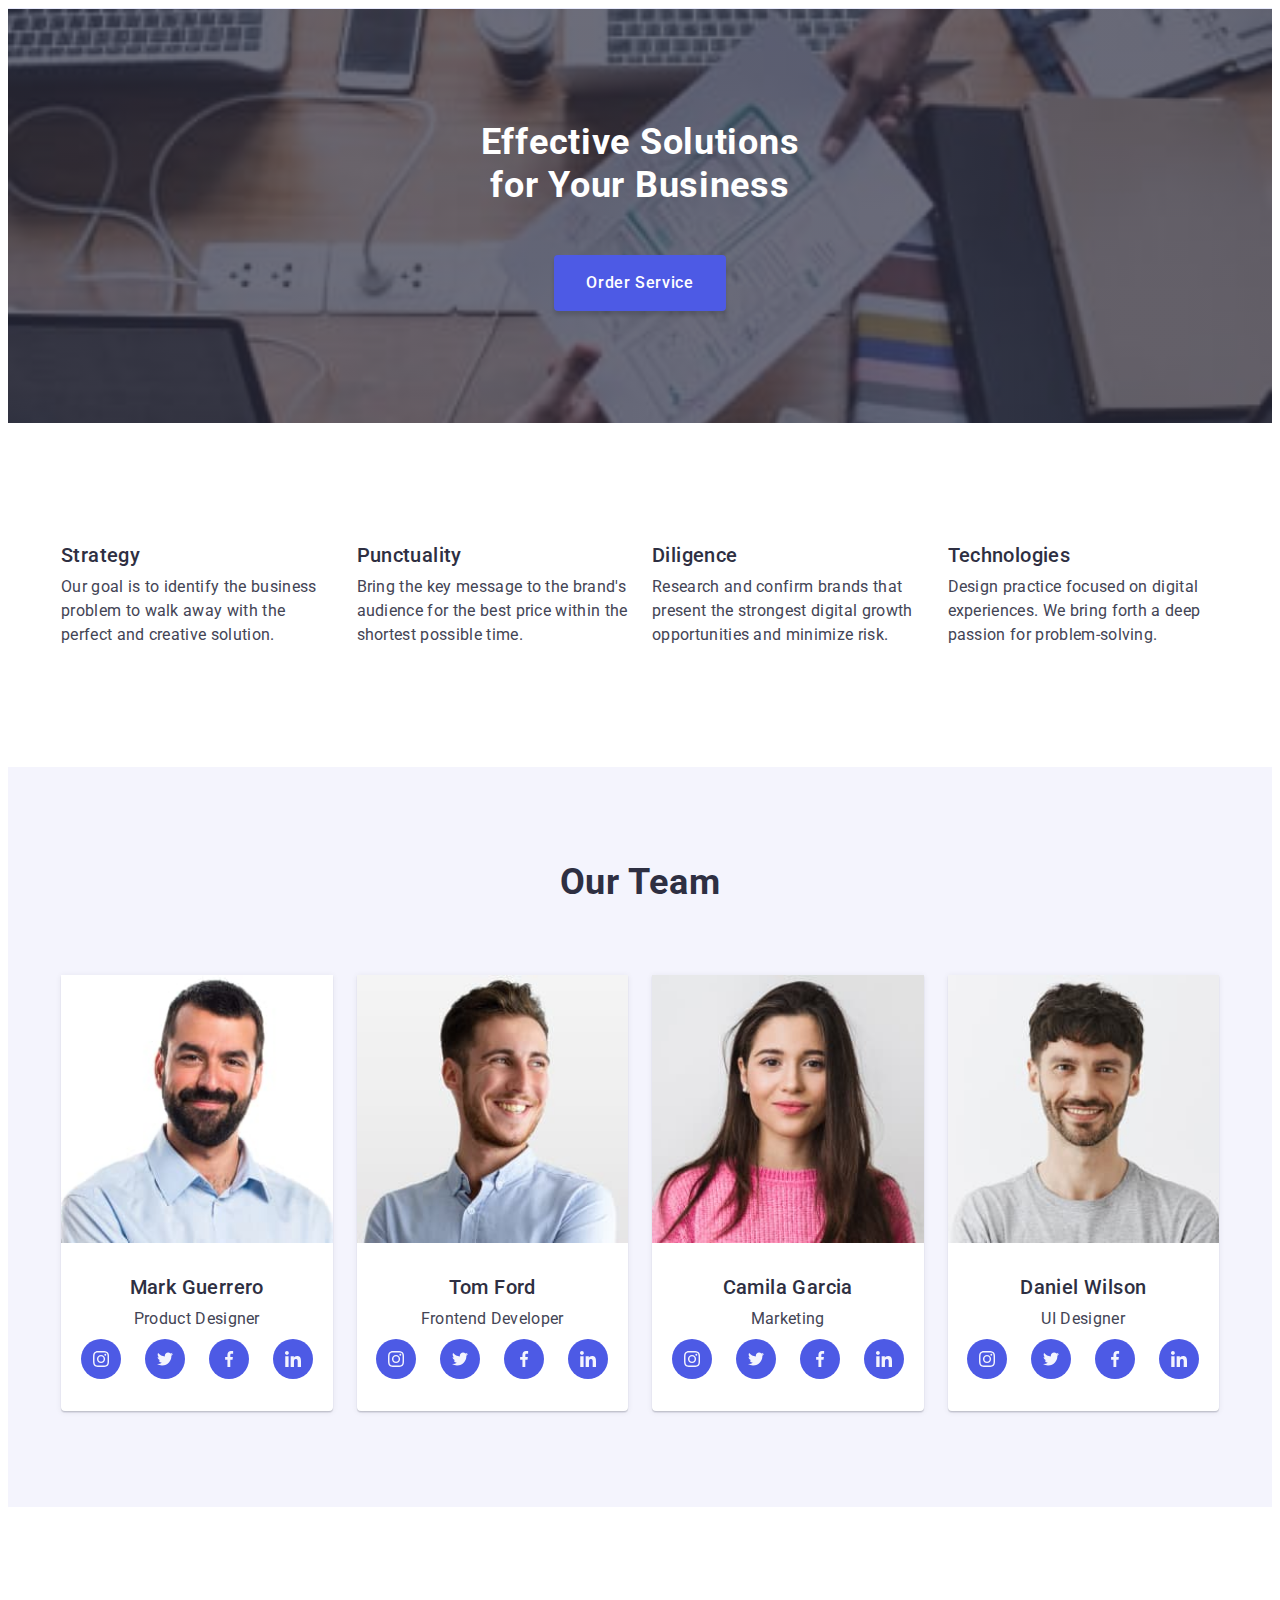
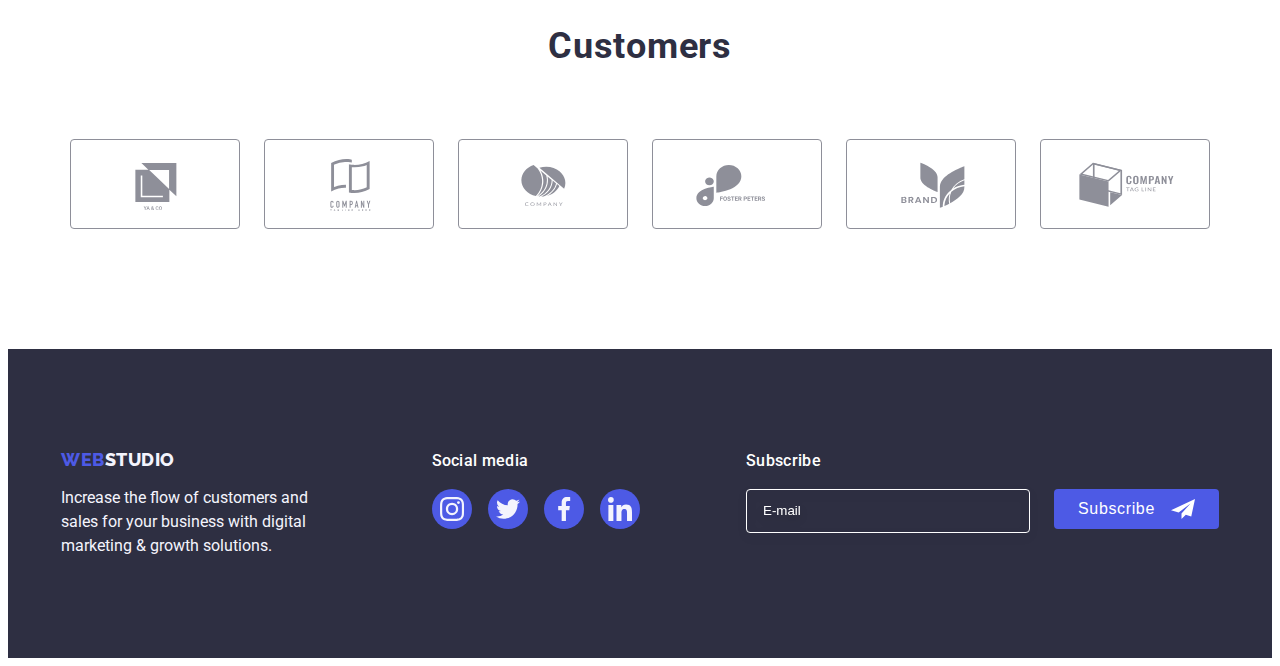
==== index.html @ d6639185 "56" ====
<!DOCTYPE html>
<html lang="en">
  <head>
    <meta charset="UTF-8" />
    <meta name="viewport" content="width=device-width, initial-scale=1.0" />
    <meta http-equiv="X-UA-Compatible" content="IE=edge" />
    <meta name="viewport" content="width=device-width, initial-scale=1.0" />
    <title>WEBSTUDIO</title>
    <link rel="preconnect" href="https://fonts.googleapis.com" />
    <link rel="preconnect" href="https://fonts.gstatic.com" crossorigin />
    <link
      href="https://fonts.googleapis.com/css2?family=Raleway:wght@800&family=Roboto:wght@400;500;700;900&display=swap"
      rel="stylesheet"
    />
    <link
      rel="stylesheet"
      href="https://cdnjs.cloudflare.com/ajax/libs/modern-normalize/1.1.0/modern-normalize.min.css"
      integrity="sha512-wpPYUAdjBVSE4KJnH1VR1HeZfpl1ub8YT/NKx4PuQ5NmX2tKuGu6U/JRp5y+Y8XG2tV+wKQpNHVUX03MfMFn9Q=="
      crossorigin="anonymous"
      referrerpolicy="no-referrer"
    />
    <link rel="stylesheet" href="./css/styles.css" />
    <link rel="stylesheet" href="./css/media.css" />
  </head>
  <body>
    <!------------HEADER------------>
    <header class="header-border">
      <!-- CONTAINER -->
      <div class="container header-container">
        <!-- MENU -->
        <!-- <nav class="header-navigation">
          <a class="link header-logo-web" href="./index.html"
            >Web<span class="header-logo-studio">Studio</span></a
          >
          <ul class="items list header-list">
            <li>
              <a class="link header-link current-link" href="./index.html"
                >Studio</a
              >
            </li>
            <li>
              <a class="link header-link" href="./portfolio.html">Portfolio</a>
            </li>
            <li>
              <a class="link header-link" href="">Contacts</a>
            </li>
          </ul>
        </nav> -->
        <!-- MAILTO and TEL -->
        <!-- <address class="header-address">
          <ul class="items list header-contact">
            <li>
              <a class="link mailto-tel" href="mailto:info@devstudio.com"
                >info@devstudio.com</a
              >
            </li>
            <li>
              <a class="link mailto-tel" href="tel:++110001111111"
                >+11 (000) 111-11-11</a
              >
            </li>
          </ul>
        </address> -->
      </div>
    </header>
    <!------------MAIN STUDIO------------>
    <main>
      <!------------SECTION HERO------------>
      <section class="hero">
        <!-- CONTAINER -->
        <div class="container hero-buttom">
          <h1 class="hero-title">Effective Solutions for Your Business</h1>
          <button data-modal-open class="button-order-service" type="button">
            Order Service
          </button>
        </div>
      </section>
      <!------------SECTION TWO------------>
      <section class="section-two-margin">
        <div class="container">
          <h2 class="visually-hidden">Hello</h2>
          <ul class="items list flex-two">
            <li class="section-two-list">
              <div class="section-two-icon visually-hidden">
                <svg width="64" height="64">
                  <use href="./images/icons.svg#icon-antenna"></use>
                </svg>
              </div>
              <h3 class="section-two-title">Strategy</h3>
              <p class="section-two-text">
                Our goal is to identify the business problem to walk away with
                the perfect and creative solution.
              </p>
            </li>
            <li class="section-two-list">
              <div class="section-two-icon visually-hidden">
                <svg width="64" height="64">
                  <use href="./images/icons.svg#icon-clock"></use>
                </svg>
              </div>
              <h3 class="section-two-title">Punctuality</h3>
              <p class="section-two-text">
                Bring the key message to the brand's audience for the best price
                within the shortest possible time.
              </p>
            </li>
            <li class="section-two-list">
              <div class="section-two-icon visually-hidden">
                <svg width="64" height="64">
                  <use href="./images/icons.svg#icon-diagram"></use>
                </svg>
              </div>
              <h3 class="section-two-title">Diligence</h3>
              <p class="section-two-text">
                Research and confirm brands that present the strongest digital
                growth opportunities and minimize risk.
              </p>
            </li>
            <li class="section-two-list">
              <div class="section-two-icon visually-hidden">
                <svg width="64" height="64">
                  <use href="./images/icons.svg#icon-astronaut"></use>
                </svg>
              </div>
              <h3 class="section-two-title">Technologies</h3>
              <p class="section-two-text">
                Design practice focused on digital experiences. We bring forth a
                deep passion for problem-solving.
              </p>
            </li>
          </ul>
        </div>
      </section>
      <!------------SECTION THREE------------>
      <!-- <section class="section-three">
        <div class="container">
          <h2 class="section-three-title">What are we doing</h2>
          <ul class="items list flex-three">
            <li>
              <img
                src="./images/section_2/img1.jpg"
                alt="monitor"
                width="360"
                height="300"
              />
            </li>
            <li>
              <img
                src="./images/section_2/img2.jpg"
                alt="phone"
                width="360"
                height="300"
              />
            </li>
            <li>
              <img
                src="./images/section_2/img3.jpg"
                alt="phone"
                width="360"
                height="300"
              />
            </li>
          </ul>
        </div>
      </section> -->
      <!------------SECTION FOUR------------>
      <section class="section-four-background">
        <div class="container">
          <h2 class="section-four-title">Our Team</h2>
          <ul class="items list flex-four">
            <li class="img-background">
              <img
                src="./images/section_3/img-1.jpg"
                alt="Product Designer"
                width="264"
                height="260"
              />
              <div class="saction-four-name-profession">
                <h3 class="section-four-name">Mark Guerrero</h3>
                <p class="section-four-profession">Product Designer</p>
                <ul class="items list saction-four-social-list">
                  <li class="saction-four-social-items">
                    <a class="link saction-four-social-link" href="">
                      <svg
                        class="saction-four-social-icon"
                        width="16"
                        height="16"
                      >
                        <use href="./images/icons.svg#icon-instagram"></use>
                      </svg>
                    </a>
                  </li>
                  <li class="saction-four-social-items">
                    <a class="link saction-four-social-link" href="">
                      <svg
                        class="saction-four-social-icon"
                        width="16"
                        height="16"
                      >
                        <use href="./images/icons.svg#icon-twitter"></use>
                      </svg>
                    </a>
                  </li>
                  <li class="saction-four-social-items">
                    <a class="link saction-four-social-link" href="">
                      <svg
                        class="saction-four-social-icon"
                        width="16"
                        height="16"
                      >
                        <use href="./images/icons.svg#icon-facebook"></use>
                      </svg>
                    </a>
                  </li>
                  <li class="saction-four-social-items">
                    <a class="link saction-four-social-link" href="">
                      <svg
                        class="saction-four-social-icon"
                        width="16"
                        height="16"
                      >
                        <use href="./images/icons.svg#icon-linkedin"></use>
                      </svg>
                    </a>
                  </li>
                </ul>
              </div>
            </li>
            <li class="img-background">
              <img
                src="./images/section_3/img-2.jpg"
                alt="Frontend Developer"
                width="264"
                height="260"
              />
              <div class="saction-four-name-profession">
                <h3 class="section-four-name">Tom Ford</h3>
                <p class="section-four-profession">Frontend Developer</p>
                <ul class="items list saction-four-social-list">
                  <li class="saction-four-social-items">
                    <a class="link saction-four-social-link" href="">
                      <svg
                        class="saction-four-social-icon"
                        width="16"
                        height="16"
                      >
                        <use href="./images/icons.svg#icon-instagram"></use>
                      </svg>
                    </a>
                  </li>
                  <li class="saction-four-social-items">
                    <a class="link saction-four-social-link" href="">
                      <svg
                        class="saction-four-social-icon"
                        width="16"
                        height="16"
                      >
                        <use href="./images/icons.svg#icon-twitter"></use>
                      </svg>
                    </a>
                  </li>
                  <li class="saction-four-social-items">
                    <a class="link saction-four-social-link" href="">
                      <svg
                        class="saction-four-social-icon"
                        width="16"
                        height="16"
                      >
                        <use href="./images/icons.svg#icon-facebook"></use>
                      </svg>
                    </a>
                  </li>
                  <li class="saction-four-social-items">
                    <a class="link saction-four-social-link" href="">
                      <svg
                        class="saction-four-social-icon"
                        width="16"
                        height="16"
                      >
                        <use href="./images/icons.svg#icon-linkedin"></use>
                      </svg>
                    </a>
                  </li>
                </ul>
              </div>
            </li>
            <li class="img-background">
              <img
                src="./images/section_3/img-3.jpg"
                alt="Marketing"
                width="264"
                height="260"
              />
              <div class="saction-four-name-profession">
                <h3 class="section-four-name">Camila Garcia</h3>
                <p class="section-four-profession">Marketing</p>
                <ul class="items list saction-four-social-list">
                  <li class="saction-four-social-items">
                    <a class="link saction-four-social-link" href="">
                      <svg
                        class="saction-four-social-icon"
                        width="16"
                        height="16"
                      >
                        <use href="./images/icons.svg#icon-instagram"></use>
                      </svg>
                    </a>
                  </li>
                  <li class="saction-four-social-items">
                    <a class="link saction-four-social-link" href="">
                      <svg
                        class="saction-four-social-icon"
                        width="16"
                        height="16"
                      >
                        <use href="./images/icons.svg#icon-twitter"></use>
                      </svg>
                    </a>
                  </li>
                  <li class="saction-four-social-items">
                    <a class="link saction-four-social-link" href="">
                      <svg
                        class="saction-four-social-icon"
                        width="16"
                        height="16"
                      >
                        <use href="./images/icons.svg#icon-facebook"></use>
                      </svg>
                    </a>
                  </li>
                  <li class="saction-four-social-items">
                    <a class="link saction-four-social-link" href="">
                      <svg
                        class="saction-four-social-icon"
                        width="16"
                        height="16"
                      >
                        <use href="./images/icons.svg#icon-linkedin"></use>
                      </svg>
                    </a>
                  </li>
                </ul>
              </div>
            </li>
            <li class="img-background">
              <img
                src="./images/section_3/img-4.jpg"
                alt="UI Designer"
                width="264"
                height="260"
              />
              <div class="saction-four-name-profession">
                <h3 class="section-four-name">Daniel Wilson</h3>
                <p class="section-four-profession">UI Designer</p>
                <ul class="items list saction-four-social-list">
                  <li class="saction-four-social-items">
                    <a class="link saction-four-social-link" href="">
                      <svg
                        class="saction-four-social-icon"
                        width="16"
                        height="16"
                      >
                        <use href="./images/icons.svg#icon-instagram"></use>
                      </svg>
                    </a>
                  </li>
                  <li class="saction-four-social-items">
                    <a class="link saction-four-social-link" href="">
                      <svg
                        class="saction-four-social-icon"
                        width="16"
                        height="16"
                      >
                        <use href="./images/icons.svg#icon-twitter"></use>
                      </svg>
                    </a>
                  </li>
                  <li class="saction-four-social-items">
                    <a class="link saction-four-social-link" href="">
                      <svg
                        class="saction-four-social-icon"
                        width="16"
                        height="16"
                      >
                        <use href="./images/icons.svg#icon-facebook"></use>
                      </svg>
                    </a>
                  </li>
                  <li class="saction-four-social-items">
                    <a class="link saction-four-social-link" href="">
                      <svg
                        class="saction-four-social-icon"
                        width="16"
                        height="16"
                      >
                        <use href="./images/icons.svg#icon-linkedin"></use>
                      </svg>
                    </a>
                  </li>
                </ul>
              </div>
            </li>
          </ul>
        </div>
      </section>
      <!------------SECTION FIVE------------>
      <section class="section-five-customers">
        <div class="container">
          <h2 class="section-five-title">Customers</h2>
          <ul class="list section-five-list">
            <li class="section-five-item">
              <a class="section-five-link-icon" href="">
                <svg class="section-five-svg" width="104" height="56">
                  <use href="./images/icons.svg#icon-yaco"></use>
                </svg>
              </a>
            </li>
            <li class="section-five-li">
              <a class="section-five-link-icon" href="">
                <svg class="section-five-svg" width="104" height="56">
                  <use href="./images/icons.svg#icon-company-1"></use>
                </svg>
              </a>
            </li>
            <li class="section-five-li">
              <a class="section-five-link-icon" href="">
                <svg class="section-five-svg" width="104" height="56">
                  <use href="./images/icons.svg#icon-company-2"></use>
                </svg>
              </a>
            </li>
            <li class="section-five-li">
              <a class="section-five-link-icon" href="">
                <svg class="section-five-svg" width="104" height="56">
                  <use href="./images/icons.svg#icon-foster-peters"></use>
                </svg>
              </a>
            </li>
            <li class="section-five-li">
              <a class="section-five-link-icon" href="">
                <svg class="section-five-svg" width="104" height="56">
                  <use href="./images/icons.svg#icon-brand"></use>
                </svg>
              </a>
            </li>
            <li class="section-five-li">
              <a class="section-five-link-icon" href="">
                <svg class="section-five-svg" width="104" height="56">
                  <use href="./images/icons.svg#icon-company-3"></use>
                </svg>
              </a>
            </li>
          </ul>
        </div>
      </section>
    </main>
    <!------------FOOTER------------>
    <footer class="footer-background">
      <div class="container footer-container">
        <div class="footer-logo-text">
          <a class="link footer-logo-web" href="/portfolio.html"
            >Web<span class="footer-logo-studio">Studio</span>
          </a>
          <p class="footer-text">
            Increase the flow of customers and sales for your business with
            digital marketing & growth solutions.
          </p>
        </div>
        <div class="footer-social-icon">
          <p class="footer-title-social-media">Social media</p>
          <ul class="list footer-social-links">
            <li class="footer-icon">
              <a class="link footer-link-icon" href="">
                <svg widht="24" height="24">
                  <use href="./images/icons.svg#icon-instagram"></use>
                </svg>
              </a>
            </li>
            <li class="footer-icon">
              <a class="link footer-link-icon" href="">
                <svg widht="24" height="24">
                  <use href="./images/icons.svg#icon-twitter"></use>
                </svg>
              </a>
            </li>
            <li class="footer-icon">
              <a class="link footer-link-icon" href="">
                <svg widht="24" height="24">
                  <use href="./images/icons.svg#icon-facebook"></use>
                </svg>
              </a>
            </li>
            <li class="footer-icon">
              <a class="link footer-link-icon" href="">
                <svg widht="24" height="24">
                  <use href="./images/icons.svg#icon-linkedin"></use>
                </svg>
              </a>
            </li>
          </ul>
        </div>

        <div class="container-form-footer">
          <p class="form-text">Subscribe</p>
          <form class="form-label-btn">
            <label class="footer-label">
              <input
                class="footer-input"
                type="email"
                name="user-email"
                placeholder="E-mail"
                required
              />
            </label>
            <button class="form-btn" type="submit">
              Subscribe
              <svg class="checkbox-icon" width="24" height="24">
                <use href="./images/icons.svg#icon-Frame"></use>
              </svg>
            </button>
          </form>
        </div>
      </div>
    </footer>
    <!------------MODAL WINDOW------------>
    <!-- <div class="backdrop is-hidden" data-modal>
      <div class="modal">
        <button class="button-modal-close" type="button" data-modal-close>
          <svg class="icon-close-btn" widht="8" height="8">
            <use href="./images/icons.svg#icon-close"></use>
          </svg>
        </button>

        
        <p class="form-name">Leave your contacts and we will call you back</p>
        <form class="modal-form">
          <label class="modal-form-field">
            <span class="modal-form-field-desc">Name</span>
            <span class="modal-form-input-wrapper">
              <input
                type="text"
                name="user-name"
                class="modal-form-input"
                required
                pattern="[a-zA-Zа-яА-ЯіІїЇ]+"
                minlength="2"
              />
              <svg class="modal-form-input-icon" width="18" height="18">
                <use href="./images/icons.svg#icon-person"></use>
              </svg>
            </span>
          </label>
          <label class="modal-form-field">
            <span class="modal-form-field-desc">Phone</span>
            <span class="modal-form-input-wrapper">
              <input
                type="tel"
                name="user-phone"
                class="modal-form-input"
                required
                pattern="[0-9]{3}-[0-9]{3}-[0-9]{2}-[0-9]{2}"
                title="xxx-xxx-xx-xx"
              />
              <svg class="modal-form-input-icon" width="18" height="24">
                <use href="./images/icons.svg#icon-phone"></use>
              </svg>
            </span>
          </label>
          <label class="modal-form-field">
            <span class="modal-form-field-desc">Email</span>
            <span class="modal-form-input-wrapper">
              <input type="email" name="user-email" class="modal-form-input" />
              <svg class="modal-form-input-icon" width="18" height="24">
                <use href="./images/icons.svg#icon-email"></use>
              </svg>
            </span>
          </label>
          <label class="modal-form-message-field">
            <span class="modal-form-field-desc">Comment</span>
            <textarea
              name="user-message"
              class="modal-form-message"
              placeholder="Text input"
            ></textarea>
          </label>
          <input
            id="user-policy"
            type="checkbox"
            name="user-policy"
            class="modal-form-check visually-hidden"
          />
          <label for="user-policy" class="modal-form-check-desc">
            <span class="modal-form-fake-check">
              <svg class="modal-form-fake-check-icon" width="10" height="8">
                <use href="./images/icons.svg#icon-chek"></use>
              </svg>
            </span>
            I accept the terms and conditions of the&nbsp;
            <a class="modal-form-check-desc-link link" href=""
              >Privacy Policy</a
            ></label
          >
          <button type="submit" class="modal-form-submit">Send</button>
        </form>
      </div>
    </div> -->
    <!--------SCRIPT MODAL-------->
    <script src="./js/mobile-menu.js"></script>
    <script src="./js/modal.js"></script>
  </body>
</html>
---- css/styles.css ----
:root {
  --color-body: #434455;
  --logo-web: #4d5ae5;
  --logo-studio: #2e2f42;
  --header-contact-color: #404bbf;
  --brand-color-btn-1: #ffffff;
  --button-footer-text: #f4f4fd;
  --button-color: #e7e9fc;
  --list-card-set: #e7e9fc;
  --footer-social-color: #31d0aa;
  --color-icon: #8e8f99;
  --hero-gradient: linear-gradient(
    rgba(46, 47, 66, 0.7),
    rgba(46, 47, 66, 0.7)
  );
  --modal-color: #fcfcfc;
  --transition-dur-and-timing: 250ms cubic-bezier(0.4, 0, 0.2, 1);
}

h1,
h2,
h3,
h4,
h5,
h6,
p {
  margin-top: 0;
  margin-bottom: 0;
}

ul,
ol {
  margin-top: 0;
  margin-bottom: 0;
  padding-left: 0;
}

img {
  display: block;
  max-width: 100%;
  height: auto;
  width: 100%;
}

button {
  cursor: pointer;
}

address {
  font-style: normal;
}

body {
  font-family: "Roboto", sans-serif;
  background-color: var(--brand-color-btn-1);
  color: var(--color-body);
}

.visually-hidden {
  position: absolute;
  width: 1px;
  height: 1px;
  margin: -1px;
  border: 0;
  padding: 0;

  white-space: nowrap;
  clip-path: inset(100%);
  clip: rect(0 0 0 0);
  overflow: hidden;
}

.list {
  list-style: none;
}

.link {
  text-decoration: none;
}

.container {
  /* width: 1158px; */
  width: 100%;
  padding-left: 16px;
  padding-right: 16px;
  margin: 0 auto;
}

/* ----------HEADER---------- */
.header-border {
  border-bottom: 1px solid var(--list-card-set);
}

.header-container {
  display: flex;
  align-items: center;
}

.header-navigation {
  display: flex;
  margin-right: auto;
  align-items: center;
}

.header-logo-web {
  font-family: "Raleway", sans-serif;
  font-weight: 800;
  font-size: 18px;
  line-height: 1.17;
  letter-spacing: 0.03em;
  text-transform: uppercase;
  color: var(--logo-web);
  padding-top: 24px;
  padding-bottom: 24px;
  margin-right: 76px;
}

.header-logo-studio {
  font-family: "Raleway", sans-serif;
  font-weight: 800;
  font-size: 18px;
  line-height: 1.17;
  letter-spacing: 0.03em;
  text-transform: uppercase;
  color: var(--logo-studio);
}

.header-list {
  display: flex;
  gap: 40px;
}

.header-link {
  font-weight: 500;
  font-size: 16px;
  line-height: 1.5;
  letter-spacing: 0.02em;
  color: var(--logo-studio);
  transition: color var(--transition-dur-and-timing);
}

.header-link:hover,
.header-link:focus {
  color: var(--header-contact-color);
}

.current-link {
  position: relative;
  color: var(--header-contact-color);
}

.current-link::after {
  content: "";
  width: 100%;
  height: 4px;
  left: 0px;
  top: 41px;
  background-color: var(--header-contact-color);
  border-radius: 2px;
  position: absolute;
}

/* ----------MAILTO and TEL---------- */
.header-address {
  font-style: normal;
}

.header-contact {
  display: flex;
  gap: 40px;
}

.mailto-tel {
  font-family: "Roboto" sans-serif;
  font-style: normal;
  font-weight: 400;
  font-size: 16px;
  line-height: 1.5;
  letter-spacing: 0.02em;
  color: var(--color-body);
  transition: color var(--transition-dur-and-timing);
}

.mailto-tel:hover,
.mailto-tel:focus {
  color: var(--header-contact-color);
}

/* ----------SECTION HERO---------- */
.hero {
  background-color: var(--logo-studio);
  background-image: var(--hero-gradient),
    url(../images/hero/people-office-mobile-1x.jpg);
  background-repeat: no-repeat;
  background-position: center;
  background-size: cover;
  /* padding: 188px 0; */
  padding: 112px 0;
  /* max-width: 1440px; */
  /* height: 600px; */
  margin: 0 auto;
}

@media (min-device-pixel-ratio: 2),
  (min-resolution: 192dpi),
  (min-resolution: 2dppx) {
  .hero {
    background-image: var(--hero-gradient),
      url(../images/hero/people-office-mobile-2x.jpg);
  }
}

.hero-buttom {
  text-align: center;
}

.hero-title {
  /* font-size: 56px; */
  font-size: 36px;
  /* line-height: 1.07; */
  line-height: 1.2;
  text-align: center;
  letter-spacing: 0.02em;
  color: var(--brand-color-btn-1);
  /* max-width: 496px; */
  max-width: 320px;
  margin: 0 auto;
  margin-bottom: 48px;
}

.button-order-service {
  font-family: "Roboto", sans-serif;
  font-weight: 500;
  font-size: 16px;
  line-height: 1.5;
  letter-spacing: 0.04em;
  color: var(--brand-color-btn-1);
  background-color: var(--logo-web);
  cursor: pointer;
  padding: 16px 32px;
  min-width: 169px;
  border: none;
  box-shadow: 0px 4px 4px rgba(0, 0, 0, 0.15);
  border-radius: 4px;
  transition: background-color var(--transition-dur-and-timing),
    box-shadow var(--transition-dur-and-timing);
}

.button-order-service:focus,
.button-order-service:hover {
  background-color: var(--header-contact-color);
  box-shadow: 0px 3px 1px rgba(0, 0, 0, 0.1), 0px 2px 1px rgba(0, 0, 0, 0.08),
    0px 2px 2px rgba(0, 0, 0, 0.12);
}

/* ----------SECTION TWO---------- */
.section-two-margin {
  /* padding: 120px 0; */
  padding: 96px 0;
}

.flex-two {
  display: flex;
  flex-wrap: wrap;
  /* gap: 24px; */
  gap: 72px;
}

.section-two-list {
  /* flex-basis: calc((100% - 72px) / 4); */
}

/* .section-two-icon {
  height: 112px;
  border-radius: 4px;
  background-color: var(--button-footer-text);
  margin-bottom: 8px;
  display: flex;
  justify-content: center;
  align-items: center;
} */

/* .clock {
  width: 264px;
  height: 112px;
  border-radius: 4px;
  background-image: url(../images/section_1/clock.png),
    url(../images/section_1/rectangle.jpg);
  background-repeat: no-repeat;
  background-position: center;
  margin-bottom: 8px;
} */

/* .diagram {
  width: 264px;
  height: 112px;
  border-radius: 4px;
  background-image: url(../images/section_1/diagram.png),
    url(../images/section_1/rectangle.jpg);
  background-repeat: no-repeat;
  background-position: center;
  margin-bottom: 8px;
} */

/* .astronaut {
  width: 264px;
  height: 112px;
  border-radius: 4px;
  background-image: url(../images/section_1/astronaut.png),
    url(../images/section_1/rectangle.jpg);
  background-repeat: no-repeat;
  background-position: center;
  margin-bottom: 8px;
} */

.section-two-title {
  /* font-weight: 500; */
  font-weight: 700;
  /* font-size: 20px; */
  font-size: 36px;
  line-height: 1.2;
  letter-spacing: 0.02em;
  color: var(--logo-studio);
  width: 100%;
  margin-bottom: 8px;
  text-align: center;
}

.section-two-text {
  /* font-weight: 400; */
  font-weight: 500;
  font-size: 16px;
  line-height: 1.5;
  letter-spacing: 0.02em;
}

/* ----------SECTION THREE---------- */
.section-three {
  padding-bottom: 120px;
}

.section-three-title {
  font-size: 36px;
  line-height: 1.11;
  text-align: center;
  letter-spacing: 0.02em;
  text-transform: capitalize;
  color: var(--logo-studio);
  margin-bottom: 72px;
}

.flex-three {
  display: flex;
  gap: 24px;
}

/* ----------SECTION FOUR---------- */
.section-four-background {
  background-color: var(--button-footer-text);
  /* padding: 120px 0; */
  padding: 96px 0;
}

.section-four-title {
  font-size: 36px;
  line-height: 1.11;
  text-align: center;
  letter-spacing: 0.02em;
  text-transform: capitalize;
  color: var(--logo-studio);
  margin-bottom: 72px;
}

.flex-four {
  display: flex;
  flex-wrap: wrap;
  /* gap: 24px; */
  gap: 72px;
  justify-content: center;
}

.img-background {
  background-color: var(--brand-color-btn-1);
  box-shadow: 0px 1px 6px rgba(46, 47, 66, 0.08),
    0px 1px 1px rgba(46, 47, 66, 0.16), 0px 2px 1px rgba(46, 47, 66, 0.08);
  border-radius: 0px 0px 4px 4px;
  /* flex-basis: calc((100% - 72px) / 4); */
}

.saction-four-name-profession {
  padding: 32px 0;
  text-align: center;
}

.section-four-name {
  font-weight: 500;
  font-size: 20px;
  line-height: 1.2;
  letter-spacing: 0.02em;
  color: var(--logo-studio);
  margin-bottom: 8px;
}

.section-four-profession {
  font-weight: 400;
  line-height: 1.5;
  letter-spacing: 0.02em;
  margin-bottom: 8px;
}

.saction-four-social-list {
  display: flex;
  justify-content: center;
  gap: 24px;
}

.saction-four-social-items {
  width: 40px;
  height: 40px;
}

.saction-four-social-link {
  display: flex;
  width: 100%;
  height: 100%;
  border-radius: 50%;
  background-color: var(--logo-web);
  align-items: center;
  justify-content: center;
  transition: background-color var(--transition-dur-and-timing);
}

.saction-four-social-link:focus,
.saction-four-social-link:hover {
  background-color: var(--header-contact-color);
}

.saction-four-social-icon {
  fill: var(--button-footer-text);
}

/* ----------SECTION FIVE---------- */
.section-five-customers {
  /* padding: 120px 0; */
  padding: 96px 0;
}

.section-five-title {
  font-family: "Roboto", sans-serif;
  font-size: 36px;
  line-height: 1.11;
  text-align: center;
  letter-spacing: 0.02em;
  text-transform: capitalize;
  color: var(--logo-studio);
  margin-bottom: 72px;
}

.section-five-list {
  display: flex;
  flex-wrap: wrap;
  /* gap: 24px; */
  justify-content: center;
  row-gap: 72px;
  column-gap: 16px;
}

.section-five-item {
  /* flex-basis: calc((100% - 16px) / 2); */
}

.section-five-link-icon {
  /* width: 168px; */
  width: 190px;
  height: 88px;
  border: 1px solid currentColor;
  color: var(--color-icon);
  border-radius: 4px;
  display: flex;
  align-items: center;
  justify-content: center;
  transition: border-color var(--transition-dur-and-timing),
    color var(--transition-dur-and-timing);
}

.section-five-link-icon:focus,
.section-five-link-icon:hover {
  border-color: var(--header-contact-color);
  color: var(--header-contact-color);
}

.section-five-svg {
  fill: currentColor;
}

/* ----------BUTTON PORTFOLIO----------*/
.button-list {
  padding-top: 96px;
  padding-bottom: 120px;
}
.button-portfolio {
  display: flex;
  justify-content: center;
  margin-bottom: 72px;
  gap: 24px;
}
.btn-portfolio {
  font-family: "Roboto", sans-serif;
  font-weight: 500;
  font-size: 16px;
  line-height: 1.5;
  letter-spacing: 0.04em;
  color: var(--logo-web);
  background-color: var(--button-footer-text);
  cursor: pointer;
  border: 1px solid var(--list-card-set);
  border-radius: 4px;
  padding: 12px 24px;
  transition: color var(--transition-dur-and-timing),
    background-color var(--transition-dur-and-timing),
    box-shadow var(--transition-dur-and-timing),
    border-radius var(--transition-dur-and-timing),
    border var(--transition-dur-and-timing);
}

.btn-portfolio:focus,
.btn-portfolio:hover {
  color: var(--brand-color-btn-1);
  background-color: var(--header-contact-color);
  box-shadow: 0px 3px 1px rgba(0, 0, 0, 0.1), 0px 2px 1px rgba(0, 0, 0, 0.08),
    0px 2px 2px rgba(0, 0, 0, 0.12);
  border-radius: 4px;
  border: 1px solid var(--header-contact-color);
}

/* ----------LIST PORTFOLIO---------- */
.card-set {
  display: flex;
  flex-wrap: wrap;
  column-gap: 24px;
  row-gap: 48px;
}

.item {
  width: calc((100% - 48px) / 3);
}

.container-overlow-wrap {
  position: relative;
  overflow: hidden;
}

.section-overlow-text {
  line-height: 1.5;
  letter-spacing: 0.02em;
  color: var(--button-footer-text);
  background-color: var(--logo-web);
  position: absolute;
  top: 0;
  height: 100%;
  padding: 40px 32px;
  transform: translateY(100%);
  transition: transform var(--transition-dur-and-timing);
}

.card-link:hover .section-overlow-text,
.card-link:focus .section-overlow-text {
  transform: translateY(0%);
}

.card-link {
  transition: box-shadow var(--transition-dur-and-timing);
}

.card-link:hover {
  display: block;
  box-shadow: 0px 1px 6px rgba(46, 47, 66, 0.08),
    0px 1px 1px rgba(46, 47, 66, 0.16), 0px 2px 1px rgba(46, 47, 66, 0.08);
}
.border-list {
  border-right: 1px solid var(--list-card-set);
  border-bottom: 1px solid var(--list-card-set);
  border-left: 1px solid var(--list-card-set);
  padding: 32px 16px;
}

.section-title {
  font-weight: 500;
  font-size: 20px;
  line-height: 1.2;
  letter-spacing: 0.02em;
  color: var(--logo-studio);
  margin-bottom: 8px;
}

.section-text {
  font-size: 16px;
  line-height: 1.5;
  letter-spacing: 0.02em;
  color: var(--color-body);
}

/* ----------FOOTER---------- */
.footer-background {
  background-color: var(--logo-studio);
  /* padding: 100px 0; */
  padding: 96px 0;
}

.footer-container {
  display: flex;
  flex-wrap: wrap;
  gap: 72px;
  justify-content: center;
}

.footer-logo-text {
  /* margin-right: 120px; */
}

.footer-logo-web {
  font-family: "Raleway", sans-serif;
  font-weight: 800;
  font-size: 18px;
  line-height: 1.17;
  letter-spacing: 0.03em;
  text-transform: uppercase;
  color: var(--logo-web);
  display: block;
  text-align: center;
}

.footer-logo-studio {
  font-family: "Raleway", sans-serif;
  font-weight: 800;
  font-size: 18px;
  line-height: 1.17;
  letter-spacing: 0.03em;
  text-transform: uppercase;
  color: var(--button-footer-text);
}

.footer-text {
  color: var(--button-footer-text);
  /* max-width: 264px; */
  max-width: 268px;
  line-height: 1.5em;
  margin-top: 16px;
}

.footer-social-icon {
}

.footer-title-social-media {
  font-family: "Roboto", sans-serif;
  font-weight: 500;
  font-size: 16px;
  line-height: 1.5;
  letter-spacing: 0.02em;
  color: var(--brand-color-btn-1);
  margin-bottom: 16px;
  display: block;
  text-align: center;
}

.footer-social-links {
  display: flex;
  gap: 16px;
}

.footer-icon {
  width: 40px;
  height: 40px;
}

.footer-link-icon {
  display: flex;
  width: 100%;
  height: 100%;
  border-radius: 50%;
  background-color: var(--logo-web);
  align-items: center;
  justify-content: center;
  transition: background-color var(--transition-dur-and-timing);
}

.footer-link-icon:focus,
.footer-link-icon:hover {
  background-color: var(--footer-social-color);
}

/* --------FORM FOOTER-------- */
.container-form-footer {
  /* margin-left: 80px; */
}

.form-text {
  font-weight: 500;
  font-size: 16px;
  line-height: 1.5;
  letter-spacing: 0.02em;
  color: var(--brand-color-btn-1);
  display: block;
  margin-bottom: 16px;
  display: block;
  text-align: center;
}

.form-label-btn {
  display: flex;
  flex-wrap: wrap;
  /* gap: 24px; */
  gap: 16px;
  justify-content: center;
}

.footer-input {
  /* width: 264px; */
  width: 398px;
  height: 40px;
  background-color: transparent;
  border: 1px solid var(--brand-color-btn-1);
  filter: drop-shadow(0px 4px 4px rgba(0, 0, 0, 0.15));
  border-radius: 4px;
  padding-left: 16px;
  color: var(--brand-color-btn-1);
}

.footer-input::placeholder {
  color: var(--brand-color-btn-1);
}

.form-btn {
  font-weight: 500;
  font-size: 16px;
  line-height: 1.5;
  letter-spacing: 0.04em;
  color: var(--brand-color-btn-1);
  width: 165px;
  height: 40px;
  background: var(--logo-web);
  border-radius: 4px;
  display: flex;
  justify-content: center;
  align-items: center;
  gap: 16px;
  border: none;
  transition: background var(--transition-dur-and-timing),
    box-shadow var(--transition-dur-and-timing),
    border-radius var(--transition-dur-and-timing);
}

.form-btn:hover,
.form-btn:focus {
  background: var(--header-contact-color);
  box-shadow: 0px 4px 4px rgba(0, 0, 0, 0.15);
  border-radius: 4px;
}

/* ----------MODAL WINDOW---------- */

.backdrop {
  position: fixed;
  z-index: 100;
  width: 100%;
  height: 100%;
  left: 0;
  top: 0;
  background: rgba(46, 47, 66, 0.4);
  transition: opacity var(--transition-dur-and-timing),
    visibility var(--transition-dur-and-timing);
}

.backdrop.is-hidden {
  visibility: hidden;
  opacity: 0;
  pointer-events: none;
}

.modal {
  position: absolute;
  width: 408px;
  height: 584px;
  left: 50%;
  top: 50%;
  transform: translate(-50%, -50%);
  background: var(--modal-color);
  box-shadow: 0px 1px 1px rgba(0, 0, 0, 0.14), 0px 1px 3px rgba(0, 0, 0, 0.12),
    0px 2px 1px rgba(0, 0, 0, 0.2);
  border-radius: 4px;
  padding: 72px 24px 24px;
}

.button-modal-close {
  position: absolute;
  top: 24px;
  right: 24px;
  display: flex;
  justify-content: center;
  align-items: center;
  width: 24px;
  height: 24px;
  background: var(--button-color);
  border: 1px solid rgba(0, 0, 0, 0.1);
  border-radius: 50%;
  padding: 0;
  transition: background var(--transition-dur-and-timing);
}

.button-modal-close:hover,
.button-modal-close:focus {
  background: var(--header-contact-color);
  border-radius: 50%;
}

.icon-close-btn {
  transition: fill var(--transition-dur-and-timing);
}

.button-modal-close:hover .icon-close-btn,
.button-modal-close:focus .icon-close-btn {
  fill: var(--brand-color-btn-1);
}

/* ----------FORM---------- */
.form-name {
  font-weight: 500;
  font-size: 16px;
  line-height: 1.5;
  text-align: center;
  letter-spacing: 0.02em;
  color: var(--logo-studio);
  margin-bottom: 16px;
}
.modal-form {
  display: flex;
  flex-direction: column;
}
.modal-form-field {
  margin-bottom: 8px;
}
.modal-form-message-field {
  margin-bottom: 16px;
}
.modal-form-field-desc {
  display: block;
  font-size: 12px;
  line-height: 1.17;
  letter-spacing: 0.01em;
  color: var(--color-icon);
  margin-bottom: 4px;
}
.modal-form-input-wrapper {
  position: relative;
  display: block;
}
.modal-form-input {
  width: 100%;
  height: 40px;
  border: 1px solid rgba(46, 47, 66, 0.4);
  border-radius: 4px;
  padding-left: 38px;
  transition: border var(--transition-dur-and-timing),
    outline var(--transition-dur-and-timing);
}
.modal-form-input:focus {
  outline: none;
  border: 1px solid var(--logo-web);
}
.modal-form-input-icon {
  position: absolute;
  top: 50%;
  left: 0;
  transform: translateY(-50%);
  margin-left: 16px;
  transition: fill var(--transition-dur-and-timing);
}
.modal-form-input:focus + .modal-form-input-icon {
  fill: var(--logo-web);
}
.modal-form-message {
  display: block;
  width: 100%;
  height: 120px;
  padding: 8px 16px;
  border: 1px solid rgba(46, 47, 66, 0.4);
  border-radius: 4px;
  resize: none;
  transition: outline var(--transition-dur-and-timing),
    border var(--transition-dur-and-timing);
}
.modal-form-message::placeholder {
  font-size: 12px;
  line-height: 1.17;
  letter-spacing: 0.04em;
  color: rgba(46, 47, 66, 0.4);
}
.modal-form-message:focus {
  outline: none;
  border: 1px solid var(--logo-web);
}
.modal-form-check {
  position: absolute;
}
.modal-form-check-desc {
  display: flex;
  align-items: center;
  font-size: 12px;
  line-height: 1.17;
  letter-spacing: 0.04em;
  color: var(--color-icon);
  cursor: pointer;
  margin-bottom: 24px;
}
.modal-form-fake-check {
  display: flex;
  justify-content: center;
  align-items: center;
  width: 16px;
  height: 16px;
  border: 1px solid rgba(46, 47, 66, 0.4);
  border-radius: 2px;
  margin-right: 8px;
  transition: border var(--transition-dur-and-timing);
}
.modal-form-fake-check-icon {
  opacity: 0;
}
.modal-form-check:checked + .modal-form-check-desc > .modal-form-fake-check {
  background: var(--header-contact-color);
  border: 1px solid var(--header-contact-color);
}
.modal-form-check:focus + .modal-form-check-desc > .modal-form-fake-check {
  border: 1px solid var(--header-contact-color);
}
.modal-form-check:checked
  + .modal-form-check-desc
  > .modal-form-fake-check
  > .modal-form-fake-check-icon {
  opacity: 1;
  fill: var(--button-footer-text);
}
.modal-form-check-desc-link {
  font-size: 12px;
  line-height: 1.33;
  letter-spacing: 0.04em;
  text-decoration-line: underline;
  color: var(--logo-web);
}
.modal-form-submit {
  font-weight: 500;
  font-size: 16px;
  line-height: 1.5;
  letter-spacing: 0.04em;
  color: var(--brand-color-btn-1);
  background: var(--logo-web);
  box-shadow: 0px 4px 4px rgba(0, 0, 0, 0.15);
  border: none;
  border-radius: 4px;
  min-width: 169px;
  height: 56px;
  padding: 16px 32px;
  margin: 0 auto;
  transition: background-color var(--transition-dur-and-timing),
    box-shadow var(--transition-dur-and-timing);
}
.modal-form-submit:hover,
.modal-form-submit:focus {
  background: var(--header-contact-color);
  box-shadow: 0px 4px 4px rgba(0, 0, 0, 0.15);
}
---- css/media.css ----
/* --------MOBILE-------- */

@media screen and (min-width: 428px) {
  .container {
    width: 428px;
  }
}

/* --------TABLET-------- */
@media screen and (min-width: 768px) {
  .container {
    width: 768px;
  }

  /* --------SECTION TWO-------- */
  .flex-two {
    display: flex;
    flex-wrap: wrap;
    row-gap: 72px;
    column-gap: 24px;
  }

  .section-two-list {
    flex-basis: calc((100% - 24px) / 2);
  }

  .section-two-title {
    font-weight: 700;
    font-size: 36px;
    line-height: 1.2;
    letter-spacing: 0.02em;
    color: var(--logo-studio);
    width: 100%;
    margin-bottom: 8px;
    text-align: left;
  }

  /* --------SECTION FOUR-------- */
  .flex-four {
    display: flex;
    flex-wrap: wrap;
    justify-content: center;
    row-gap: 64px;
    column-gap: 24px;
  }

  /* --------SECTION FIVE-------- */
  .section-five-list {
    display: flex;
    flex-wrap: wrap;
    justify-content: center;
    row-gap: 72px;
    column-gap: 24px;
  }

  .section-five-link-icon {
    width: 168px;
    /* width: 190px; */
    height: 88px;
    border: 1px solid currentColor;
    color: var(--color-icon);
    border-radius: 4px;
    display: flex;
    align-items: center;
    justify-content: center;
    transition: border-color var(--transition-dur-and-timing),
      color var(--transition-dur-and-timing);
  }

  /* --------FOOTER-------- */
  .footer-logo-web {
    font-family: "Raleway", sans-serif;
    font-weight: 800;
    font-size: 18px;
    line-height: 1.17;
    letter-spacing: 0.03em;
    text-transform: uppercase;
    color: var(--logo-web);
    display: block;
    text-align: left;
  }

  .footer-title-social-media {
    font-family: "Roboto", sans-serif;
    font-weight: 500;
    font-size: 16px;
    line-height: 1.5;
    letter-spacing: 0.02em;
    color: var(--brand-color-btn-1);
    margin-bottom: 16px;
    display: block;
    text-align: left;
  }

  /* --------FORM FOOTER-------- */
  .form-text {
    font-weight: 500;
    font-size: 16px;
    line-height: 1.5;
    letter-spacing: 0.02em;
    color: var(--brand-color-btn-1);
    display: block;
    margin-bottom: 16px;
    display: block;
    text-align: left;
  }

  .footer-input {
    width: 264px;
    /* width: 398px; */
    height: 40px;
    background-color: transparent;
    border: 1px solid var(--brand-color-btn-1);
    filter: drop-shadow(0px 4px 4px rgba(0, 0, 0, 0.15));
    border-radius: 4px;
    padding-left: 16px;
    color: var(--brand-color-btn-1);
  }

  .footer-container {
    display: flex;
    flex-wrap: wrap;
    row-gap: 72px;
    column-gap: 24px;
    justify-content: center;
  }

  .footer-text {
    color: var(--button-footer-text);
    max-width: 264px;
    line-height: 1.5em;
    margin-top: 16px;
  }

  .form-label-btn {
    display: flex;
    flex-wrap: wrap;
    gap: 24px;
    justify-content: center;
  }
}

/* .hero-title {
  font-size: 56px;
  line-height: 1.07;
  text-align: center;
  letter-spacing: 0.02em;
  color: var(--brand-color-btn-1);
  max-width: 496px;
  margin: 0 auto;
  margin-bottom: 48px;
} */

/* --------DESCTOP-------- */
@media screen and (min-width: 1158px) {
  .container {
    width: 1158px;
    padding-left: 15px;
    padding-right: 15px;
    margin: 0 auto;
  }

  .section-two-margin {
    padding: 120px 0;
  }

  .flex-two {
    display: flex;
    flex-wrap: wrap;
    gap: 24px;
  }

  .section-two-list {
    flex-basis: calc((100% - 72px) / 4);
  }

  .visually-hidden {
    position: absolute;
    width: 1px;
    height: 1px;
    margin: -1px;
    border: 0;
    padding: 0;

    white-space: nowrap;
    clip-path: inset(100%);
    clip: rect(0 0 0 0);
    overflow: hidden;
  }

  .section-two-title {
    font-weight: 500;
    font-size: 20px;
    line-height: 1.2;
    letter-spacing: 0.02em;
    color: var(--logo-studio);
    width: 100%;
    margin-bottom: 8px;
  }

  .section-two-text {
    font-weight: 400;
    font-size: 16px;
    line-height: 1.5;
    letter-spacing: 0.02em;
  }

  .flex-four {
    display: flex;
    flex-wrap: wrap;
    gap: 24px;
  }

  .img-background {
    background-color: var(--brand-color-btn-1);
    box-shadow: 0px 1px 6px rgba(46, 47, 66, 0.08),
      0px 1px 1px rgba(46, 47, 66, 0.16), 0px 2px 1px rgba(46, 47, 66, 0.08);
    border-radius: 0px 0px 4px 4px;
    flex-basis: calc((100% - 72px) / 4);
  }

  .section-five-customers {
    padding: 120px 0;
  }

  .section-five-list {
    display: flex;
    flex-wrap: wrap;
    gap: 24px;
    justify-content: center;
  }

  .footer-background {
    background-color: var(--logo-studio);
    padding: 100px 0;
  }

  .footer-container {
    display: flex;
    justify-content: space-between;
  }

  .footer-text {
    color: var(--button-footer-text);
    max-width: 264px;
    line-height: 1.5em;
    margin-top: 16px;
  }
}
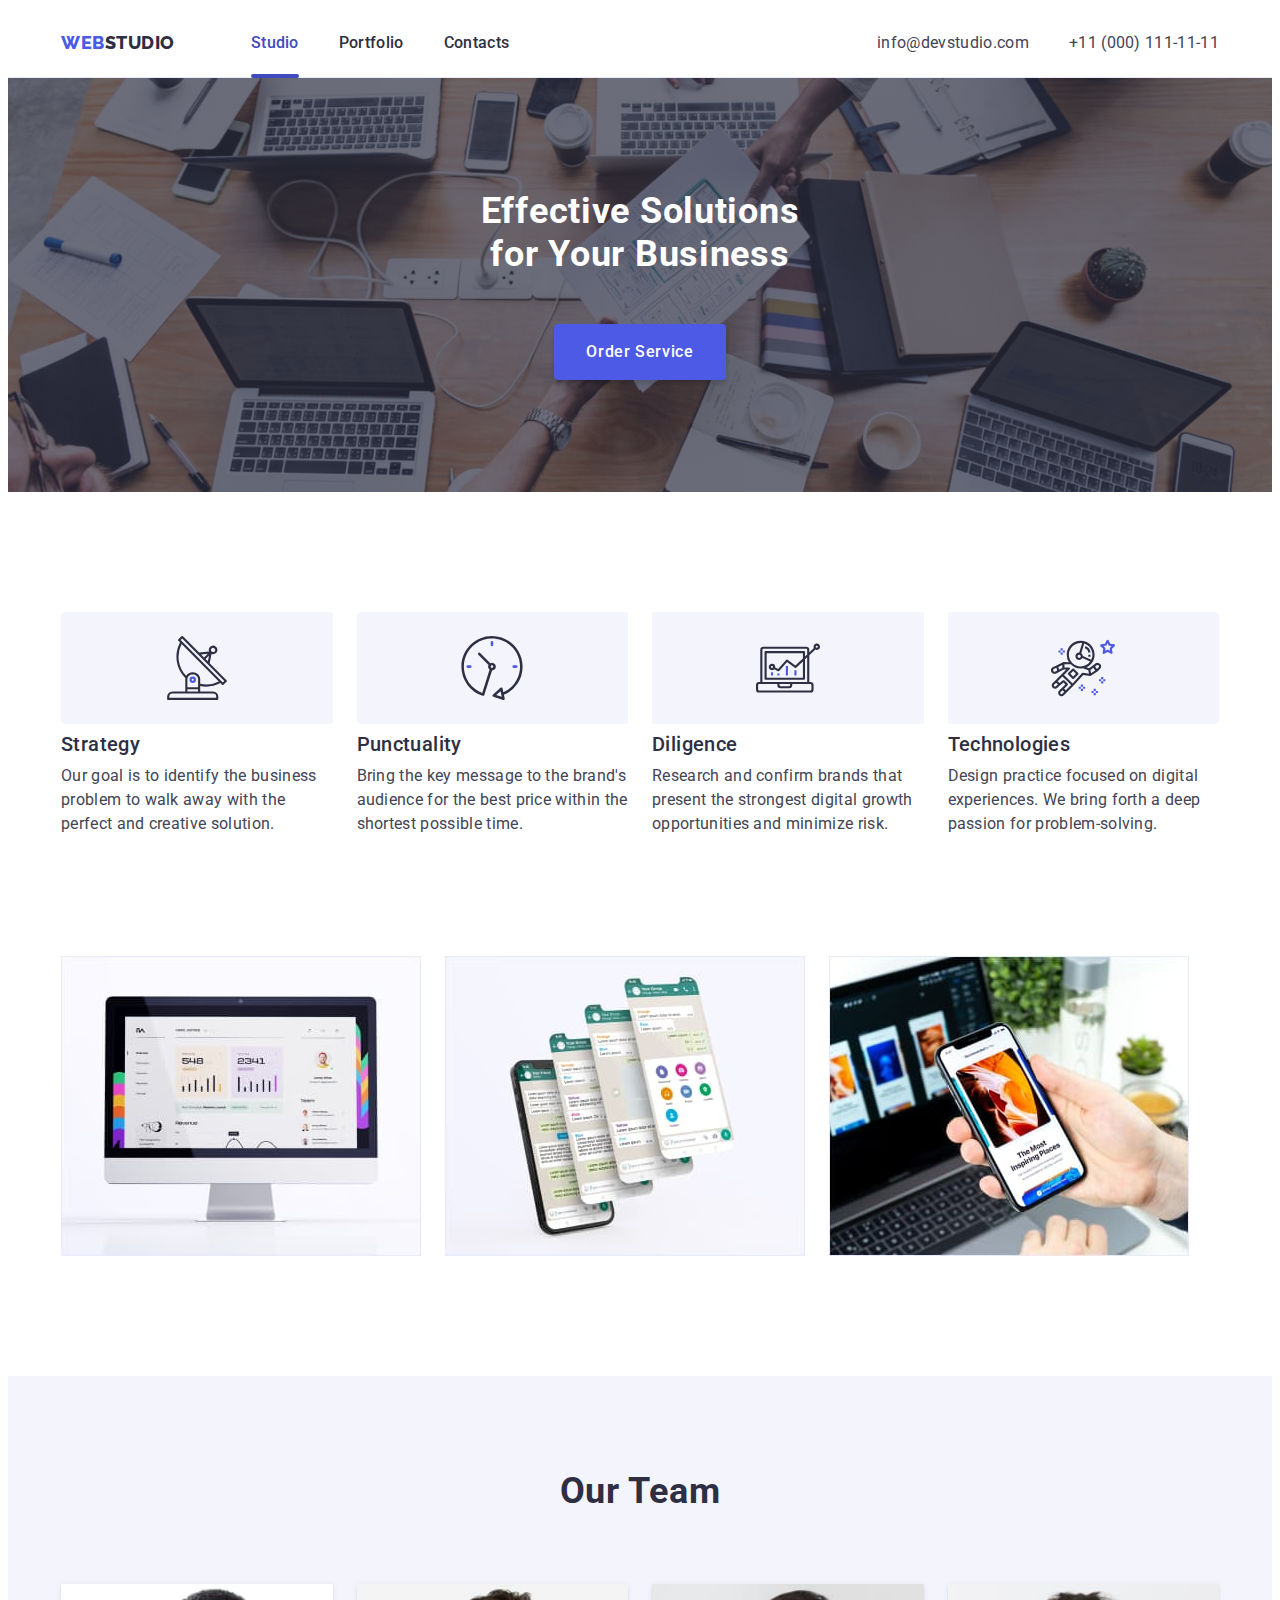
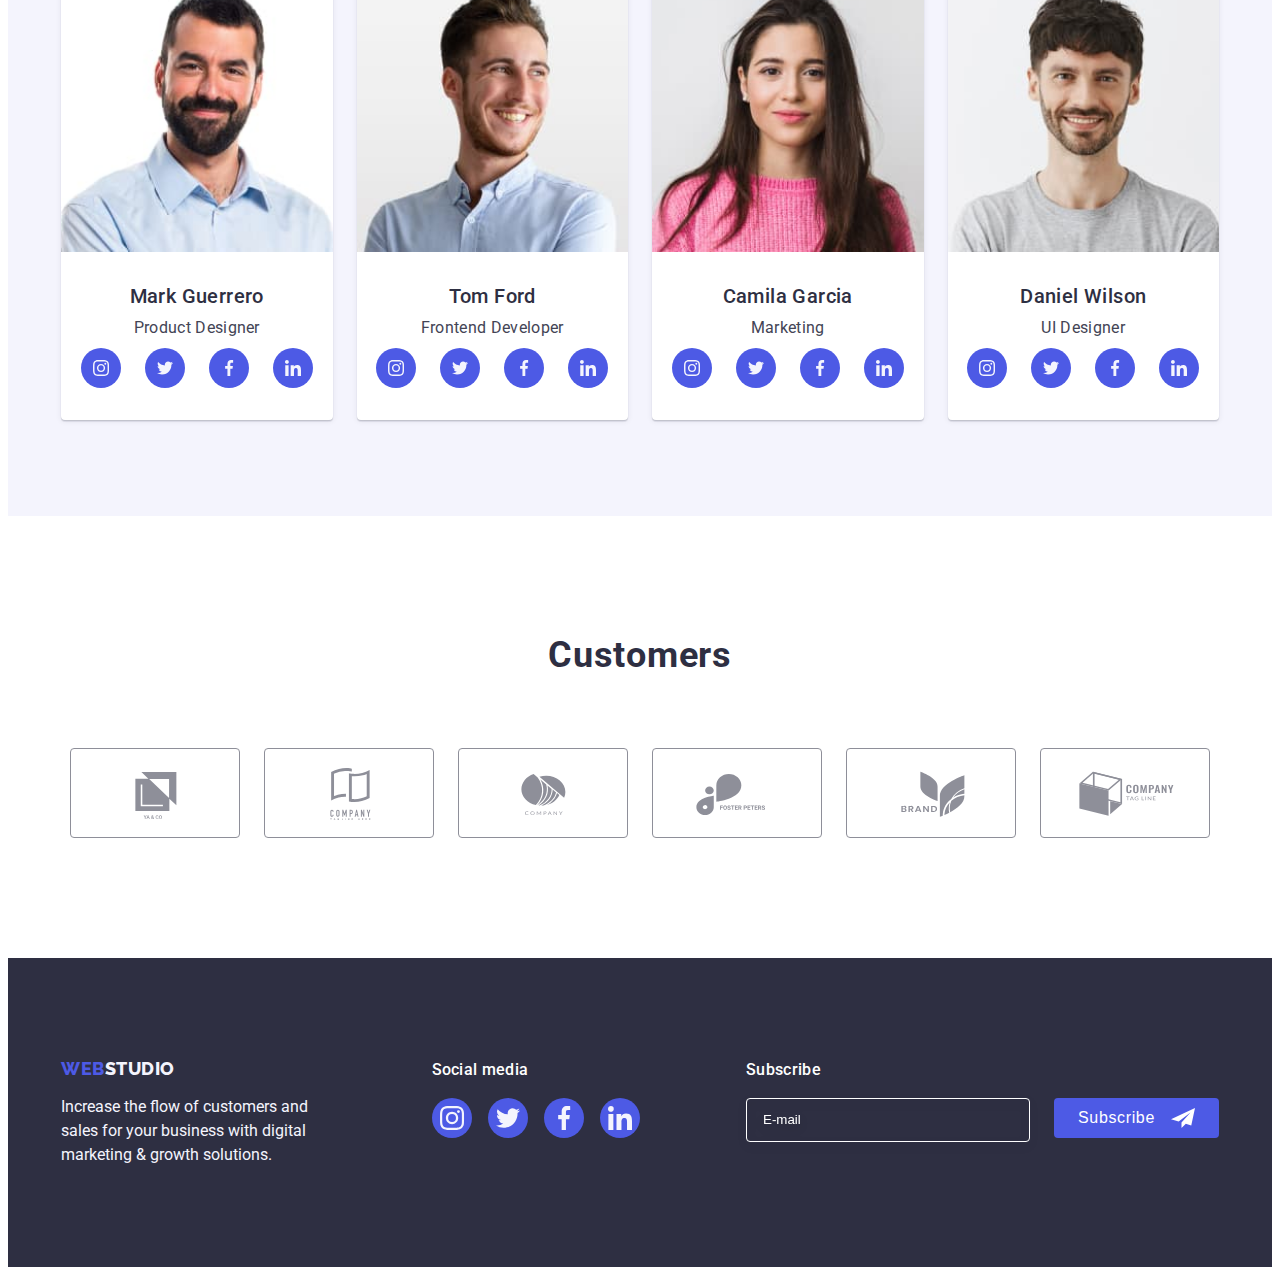
==== commit 6a1a1119: "76" ====
--- a/index.html
+++ b/index.html
@@ -28,7 +28,7 @@
       <!-- CONTAINER -->
       <div class="container header-container">
         <!-- MENU -->
-        <!-- <nav class="header-navigation">
+        <nav class="header-navigation">
           <a class="link header-logo-web" href="./index.html"
             >Web<span class="header-logo-studio">Studio</span></a
           >
@@ -45,9 +45,9 @@
               <a class="link header-link" href="">Contacts</a>
             </li>
           </ul>
-        </nav> -->
+        </nav>
         <!-- MAILTO and TEL -->
-        <!-- <address class="header-address">
+        <address class="header-address">
           <ul class="items list header-contact">
             <li>
               <a class="link mailto-tel" href="mailto:info@devstudio.com"
@@ -60,7 +60,7 @@
               >
             </li>
           </ul>
-        </address> -->
+        </address>
       </div>
     </header>
     <!------------MAIN STUDIO------------>
@@ -81,7 +81,7 @@
           <h2 class="visually-hidden">Hello</h2>
           <ul class="items list flex-two">
             <li class="section-two-list">
-              <div class="section-two-icon visually-hidden">
+              <div class="section-two-icon">
                 <svg width="64" height="64">
                   <use href="./images/icons.svg#icon-antenna"></use>
                 </svg>
@@ -93,7 +93,7 @@
               </p>
             </li>
             <li class="section-two-list">
-              <div class="section-two-icon visually-hidden">
+              <div class="section-two-icon">
                 <svg width="64" height="64">
                   <use href="./images/icons.svg#icon-clock"></use>
                 </svg>
@@ -105,7 +105,7 @@
               </p>
             </li>
             <li class="section-two-list">
-              <div class="section-two-icon visually-hidden">
+              <div class="section-two-icon">
                 <svg width="64" height="64">
                   <use href="./images/icons.svg#icon-diagram"></use>
                 </svg>
@@ -117,7 +117,7 @@
               </p>
             </li>
             <li class="section-two-list">
-              <div class="section-two-icon visually-hidden">
+              <div class="section-two-icon">
                 <svg width="64" height="64">
                   <use href="./images/icons.svg#icon-astronaut"></use>
                 </svg>
@@ -132,7 +132,7 @@
         </div>
       </section>
       <!------------SECTION THREE------------>
-      <!-- <section class="section-three">
+      <section class="section-three">
         <div class="container">
           <h2 class="section-three-title">What are we doing</h2>
           <ul class="items list flex-three">
@@ -140,6 +140,7 @@
               <img
                 src="./images/section_2/img1.jpg"
                 alt="monitor"
+                srcset="./images/section_2/img1-2x.jpg 2x"
                 width="360"
                 height="300"
               />
@@ -148,6 +149,7 @@
               <img
                 src="./images/section_2/img2.jpg"
                 alt="phone"
+                srcset="./images/section_2/img2-2x.jpg 2x"
                 width="360"
                 height="300"
               />
@@ -156,13 +158,14 @@
               <img
                 src="./images/section_2/img3.jpg"
                 alt="phone"
+                srcset="./images/section_2/img3-2x.jpg 2x"
                 width="360"
                 height="300"
               />
             </li>
           </ul>
         </div>
-      </section> -->
+      </section>
       <!------------SECTION FOUR------------>
       <section class="section-four-background">
         <div class="container">
@@ -172,6 +175,7 @@
               <img
                 src="./images/section_3/img-1.jpg"
                 alt="Product Designer"
+                srcset="./images/section_3/img-1-2x.jpg 2x"
                 width="264"
                 height="260"
               />
@@ -230,6 +234,7 @@
               <img
                 src="./images/section_3/img-2.jpg"
                 alt="Frontend Developer"
+                srcset="./images/section_3/img-2-2x.jpg 2x"
                 width="264"
                 height="260"
               />
@@ -288,6 +293,7 @@
               <img
                 src="./images/section_3/img-3.jpg"
                 alt="Marketing"
+                srcset="./images/section_3/img-3-2x.jpg 2x"
                 width="264"
                 height="260"
               />
@@ -346,6 +352,7 @@
               <img
                 src="./images/section_3/img-4.jpg"
                 alt="UI Designer"
+                srcset="./images/section_3/img-4-2x.jpg 2x"
                 width="264"
                 height="260"
               />
--- a/css/styles.css
+++ b/css/styles.css
@@ -126,64 +126,15 @@
 }
 
 .header-list {
-  display: flex;
-  gap: 40px;
-}
-
-.header-link {
-  font-weight: 500;
-  font-size: 16px;
-  line-height: 1.5;
-  letter-spacing: 0.02em;
-  color: var(--logo-studio);
-  transition: color var(--transition-dur-and-timing);
-}
-
-.header-link:hover,
-.header-link:focus {
-  color: var(--header-contact-color);
-}
-
-.current-link {
-  position: relative;
-  color: var(--header-contact-color);
-}
-
-.current-link::after {
-  content: "";
-  width: 100%;
-  height: 4px;
-  left: 0px;
-  top: 41px;
-  background-color: var(--header-contact-color);
-  border-radius: 2px;
-  position: absolute;
+  /* display: flex;
+  gap: 40px; */
+  display: none;
 }
 
 /* ----------MAILTO and TEL---------- */
 .header-address {
-  font-style: normal;
-}
-
-.header-contact {
-  display: flex;
-  gap: 40px;
-}
-
-.mailto-tel {
-  font-family: "Roboto" sans-serif;
-  font-style: normal;
-  font-weight: 400;
-  font-size: 16px;
-  line-height: 1.5;
-  letter-spacing: 0.02em;
-  color: var(--color-body);
-  transition: color var(--transition-dur-and-timing);
-}
-
-.mailto-tel:hover,
-.mailto-tel:focus {
-  color: var(--header-contact-color);
+  /* font-style: normal; */
+  display: none;
 }
 
 /* ----------SECTION HERO---------- */
@@ -270,48 +221,9 @@
   /* flex-basis: calc((100% - 72px) / 4); */
 }
 
-/* .section-two-icon {
-  height: 112px;
-  border-radius: 4px;
-  background-color: var(--button-footer-text);
-  margin-bottom: 8px;
-  display: flex;
-  justify-content: center;
-  align-items: center;
-} */
-
-/* .clock {
-  width: 264px;
-  height: 112px;
-  border-radius: 4px;
-  background-image: url(../images/section_1/clock.png),
-    url(../images/section_1/rectangle.jpg);
-  background-repeat: no-repeat;
-  background-position: center;
-  margin-bottom: 8px;
-} */
-
-/* .diagram {
-  width: 264px;
-  height: 112px;
-  border-radius: 4px;
-  background-image: url(../images/section_1/diagram.png),
-    url(../images/section_1/rectangle.jpg);
-  background-repeat: no-repeat;
-  background-position: center;
-  margin-bottom: 8px;
-} */
-
-/* .astronaut {
-  width: 264px;
-  height: 112px;
-  border-radius: 4px;
-  background-image: url(../images/section_1/astronaut.png),
-    url(../images/section_1/rectangle.jpg);
-  background-repeat: no-repeat;
-  background-position: center;
-  margin-bottom: 8px;
-} */
+.section-two-icon {
+  display: none;
+}
 
 .section-two-title {
   /* font-weight: 500; */
@@ -336,22 +248,15 @@
 
 /* ----------SECTION THREE---------- */
 .section-three {
-  padding-bottom: 120px;
+  display: none;
 }
 
 .section-three-title {
-  font-size: 36px;
-  line-height: 1.11;
-  text-align: center;
-  letter-spacing: 0.02em;
-  text-transform: capitalize;
-  color: var(--logo-studio);
-  margin-bottom: 72px;
+  display: none;
 }
 
 .flex-three {
-  display: flex;
-  gap: 24px;
+  display: none;
 }
 
 /* ----------SECTION FOUR---------- */
--- a/css/media.css
+++ b/css/media.css
@@ -10,6 +10,133 @@
 @media screen and (min-width: 768px) {
   .container {
     width: 768px;
+  }
+
+  /* --------HEADER-------- */
+  .header-border {
+    border-bottom: 1px solid var(--list-card-set);
+  }
+
+  .header-container {
+    display: flex;
+    align-items: center;
+  }
+
+  .header-navigation {
+    display: flex;
+    margin-right: auto;
+    align-items: center;
+  }
+
+  .header-logo-web {
+    font-family: "Raleway", sans-serif;
+    font-weight: 800;
+    font-size: 18px;
+    line-height: 1.17;
+    letter-spacing: 0.03em;
+    text-transform: uppercase;
+    color: var(--logo-web);
+    padding-top: 24px;
+    padding-bottom: 24px;
+    /* margin-right: 76px; */
+    margin-right: 120px;
+  }
+
+  .header-logo-studio {
+    font-family: "Raleway", sans-serif;
+    font-weight: 800;
+    font-size: 18px;
+    line-height: 1.17;
+    letter-spacing: 0.03em;
+    text-transform: uppercase;
+    color: var(--logo-studio);
+  }
+
+  .header-list {
+    display: flex;
+    gap: 40px;
+  }
+
+  .header-link {
+    font-weight: 500;
+    font-size: 16px;
+    line-height: 1.5;
+    letter-spacing: 0.02em;
+    color: var(--logo-studio);
+    transition: color var(--transition-dur-and-timing);
+  }
+
+  .header-link:hover,
+  .header-link:focus {
+    color: var(--header-contact-color);
+  }
+
+  .current-link {
+    position: relative;
+    color: var(--header-contact-color);
+  }
+
+  .current-link::after {
+    content: "";
+    width: 100%;
+    height: 4px;
+    left: 0px;
+    top: 41px;
+    background-color: var(--header-contact-color);
+    border-radius: 2px;
+    position: absolute;
+  }
+
+  /* ----------MAILTO and TEL---------- */
+  .header-address {
+    font-style: normal;
+    display: flex;
+  }
+
+  .header-contact {
+    /* display: flex; */
+    /* gap: 40px; */
+  }
+
+  .mailto-tel {
+    font-family: "Roboto" sans-serif;
+    font-style: normal;
+    font-weight: 400;
+    /* font-size: 16px; */
+    font-size: 12px;
+    line-height: 1.5;
+    letter-spacing: 0.02em;
+    color: var(--color-body);
+    transition: color var(--transition-dur-and-timing);
+  }
+
+  .mailto-tel:hover,
+  .mailto-tel:focus {
+    color: var(--header-contact-color);
+  }
+
+  /* ----------SECTION HERO---------- */
+  .hero {
+    background-color: var(--logo-studio);
+    background-image: var(--hero-gradient),
+      url(../images/hero/people-office-tab-1x.jpg);
+    background-repeat: no-repeat;
+    background-position: center;
+    background-size: cover;
+    /* padding: 188px 0; */
+    padding: 112px 0;
+    /* max-width: 1440px; */
+    /* height: 600px; */
+    margin: 0 auto;
+  }
+
+  @media (min-device-pixel-ratio: 2),
+    (min-resolution: 192dpi),
+    (min-resolution: 2dppx) {
+    .hero {
+      background-image: var(--hero-gradient),
+        url(../images/hero/people-office-tab-2x.jpg);
+    }
   }
 
   /* --------SECTION TWO-------- */
@@ -160,6 +287,132 @@
     margin: 0 auto;
   }
 
+  /* --------HEADER-------- */
+  .header-border {
+    border-bottom: 1px solid var(--list-card-set);
+  }
+
+  .header-container {
+    display: flex;
+    align-items: center;
+  }
+
+  .header-navigation {
+    display: flex;
+    margin-right: auto;
+    align-items: center;
+  }
+
+  .header-logo-web {
+    font-family: "Raleway", sans-serif;
+    font-weight: 800;
+    font-size: 18px;
+    line-height: 1.17;
+    letter-spacing: 0.03em;
+    text-transform: uppercase;
+    color: var(--logo-web);
+    padding-top: 24px;
+    padding-bottom: 24px;
+    margin-right: 76px;
+  }
+
+  .header-logo-studio {
+    font-family: "Raleway", sans-serif;
+    font-weight: 800;
+    font-size: 18px;
+    line-height: 1.17;
+    letter-spacing: 0.03em;
+    text-transform: uppercase;
+    color: var(--logo-studio);
+  }
+
+  .header-list {
+    display: flex;
+    gap: 40px;
+  }
+
+  .header-link {
+    font-weight: 500;
+    font-size: 16px;
+    line-height: 1.5;
+    letter-spacing: 0.02em;
+    color: var(--logo-studio);
+    transition: color var(--transition-dur-and-timing);
+  }
+
+  .header-link:hover,
+  .header-link:focus {
+    color: var(--header-contact-color);
+  }
+
+  .current-link {
+    position: relative;
+    color: var(--header-contact-color);
+  }
+
+  .current-link::after {
+    content: "";
+    width: 100%;
+    height: 4px;
+    left: 0px;
+    top: 41px;
+    background-color: var(--header-contact-color);
+    border-radius: 2px;
+    position: absolute;
+  }
+
+  /* ----------MAILTO and TEL---------- */
+  .header-address {
+    font-style: normal;
+    display: flex;
+  }
+
+  .header-contact {
+    display: flex;
+    gap: 40px;
+  }
+
+  .mailto-tel {
+    font-family: "Roboto" sans-serif;
+    font-style: normal;
+    font-weight: 400;
+    font-size: 16px;
+    line-height: 1.5;
+    letter-spacing: 0.02em;
+    color: var(--color-body);
+    transition: color var(--transition-dur-and-timing);
+  }
+
+  .mailto-tel:hover,
+  .mailto-tel:focus {
+    color: var(--header-contact-color);
+  }
+
+  /* ----------SECTION HERO---------- */
+  .hero {
+    background-color: var(--logo-studio);
+    background-image: var(--hero-gradient),
+      url(../images/hero/people-office-1x.jpg);
+    background-repeat: no-repeat;
+    background-position: center;
+    background-size: cover;
+    /* padding: 188px 0; */
+    padding: 112px 0;
+    /* max-width: 1440px; */
+    /* height: 600px; */
+    margin: 0 auto;
+  }
+
+  @media (min-device-pixel-ratio: 2),
+    (min-resolution: 192dpi),
+    (min-resolution: 2dppx) {
+    .hero {
+      background-image: var(--hero-gradient),
+        url(../images/hero/people-office-2x.jpg);
+    }
+  }
+
+  /* --------SECTION TWO-------- */
   .section-two-margin {
     padding: 120px 0;
   }
@@ -174,18 +427,47 @@
     flex-basis: calc((100% - 72px) / 4);
   }
 
-  .visually-hidden {
-    position: absolute;
-    width: 1px;
-    height: 1px;
-    margin: -1px;
-    border: 0;
-    padding: 0;
-
-    white-space: nowrap;
-    clip-path: inset(100%);
-    clip: rect(0 0 0 0);
-    overflow: hidden;
+  .section-two-icon {
+    height: 112px;
+    border-radius: 4px;
+    background-color: var(--button-footer-text);
+    margin-bottom: 8px;
+    display: flex;
+    justify-content: center;
+    align-items: center;
+  }
+
+  .clock {
+    width: 264px;
+    height: 112px;
+    border-radius: 4px;
+    background-image: url(../images/section_1/clock.png),
+      url(../images/section_1/rectangle.jpg);
+    background-repeat: no-repeat;
+    background-position: center;
+    margin-bottom: 8px;
+  }
+
+  .diagram {
+    width: 264px;
+    height: 112px;
+    border-radius: 4px;
+    background-image: url(../images/section_1/diagram.png),
+      url(../images/section_1/rectangle.jpg);
+    background-repeat: no-repeat;
+    background-position: center;
+    margin-bottom: 8px;
+  }
+
+  .astronaut {
+    width: 264px;
+    height: 112px;
+    border-radius: 4px;
+    background-image: url(../images/section_1/astronaut.png),
+      url(../images/section_1/rectangle.jpg);
+    background-repeat: no-repeat;
+    background-position: center;
+    margin-bottom: 8px;
   }
 
   .section-two-title {
@@ -205,6 +487,28 @@
     letter-spacing: 0.02em;
   }
 
+  /* --------SECTION THREE-------- */
+  .section-three {
+    padding-bottom: 120px;
+    display: flex;
+  }
+
+  .section-three-title {
+    font-size: 36px;
+    line-height: 1.11;
+    text-align: center;
+    letter-spacing: 0.02em;
+    text-transform: capitalize;
+    color: var(--logo-studio);
+    margin-bottom: 72px;
+  }
+
+  .flex-three {
+    display: flex;
+    gap: 24px;
+  }
+
+  /* --------SECTION FOUR-------- */
   .flex-four {
     display: flex;
     flex-wrap: wrap;
@@ -219,6 +523,7 @@
     flex-basis: calc((100% - 72px) / 4);
   }
 
+  /* --------SECTION FIVE-------- */
   .section-five-customers {
     padding: 120px 0;
   }
@@ -230,6 +535,7 @@
     justify-content: center;
   }
 
+  /* --------FOOTER-------- */
   .footer-background {
     background-color: var(--logo-studio);
     padding: 100px 0;
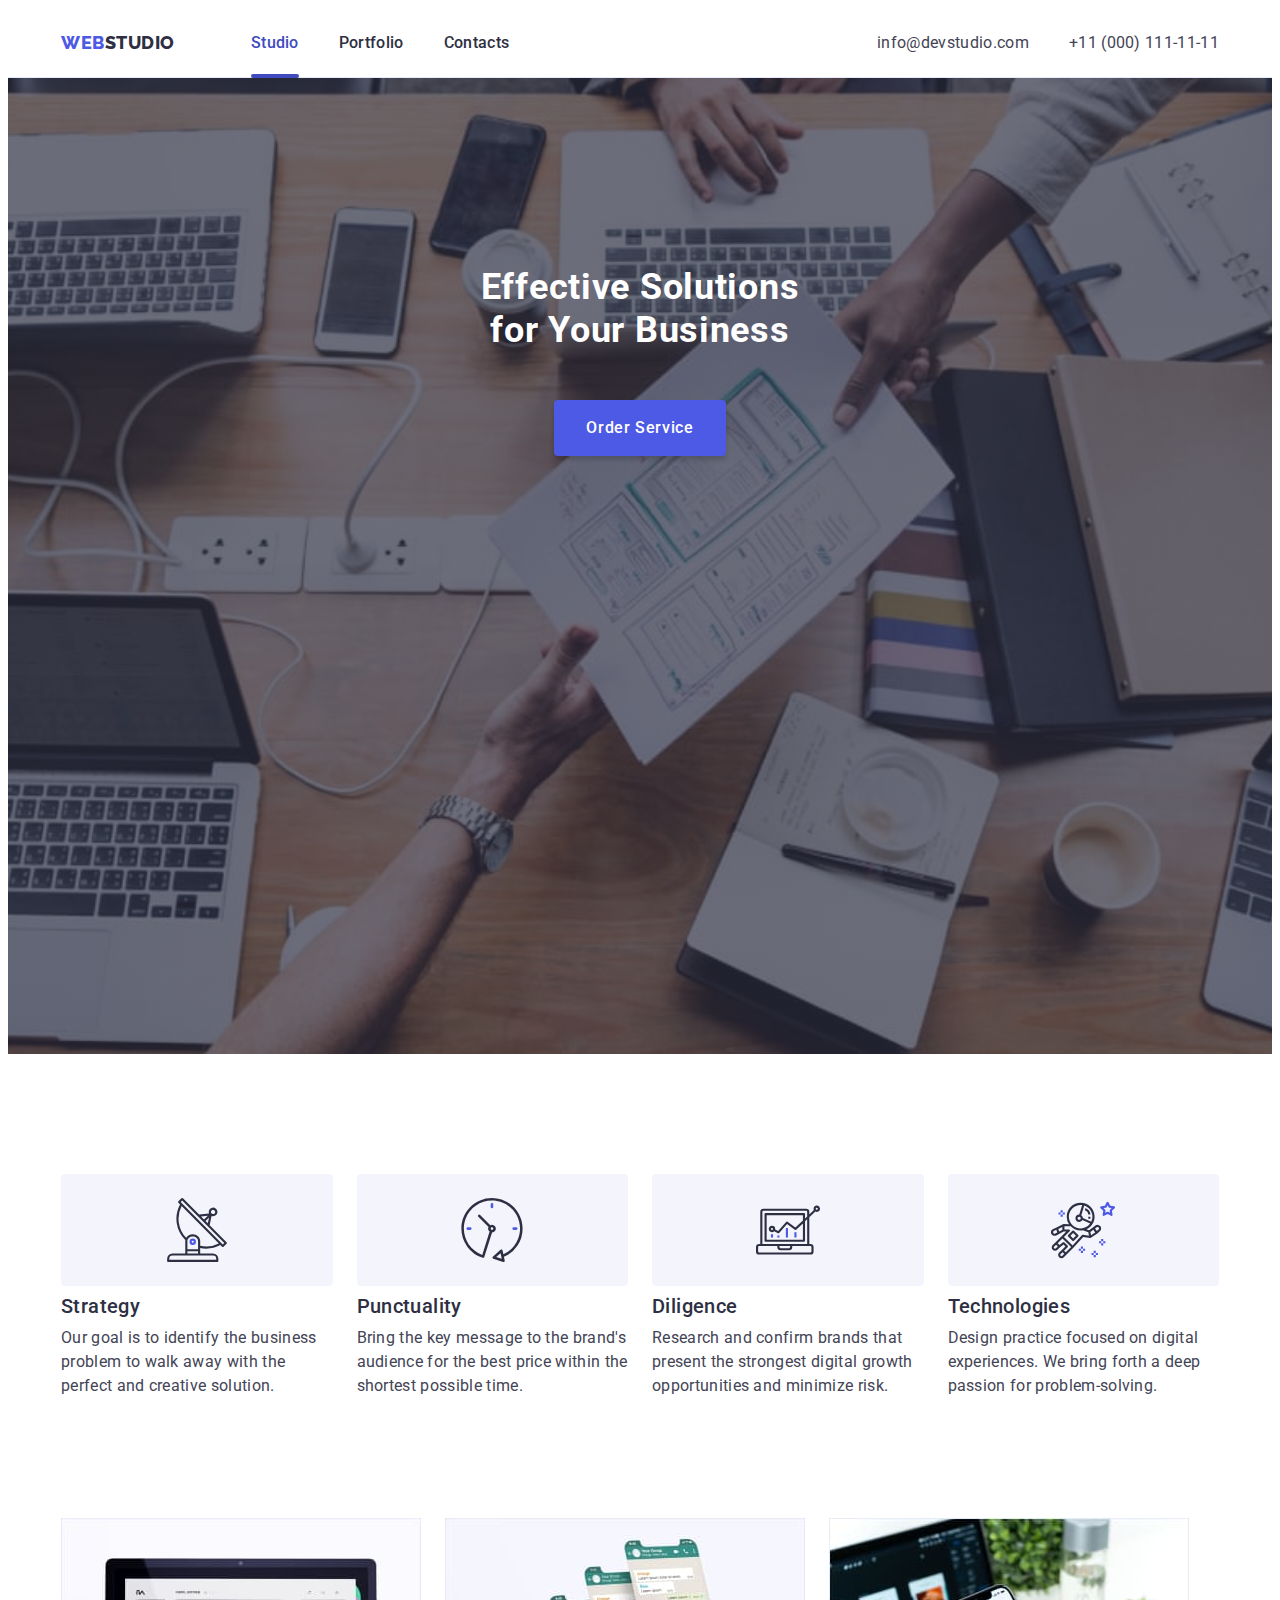
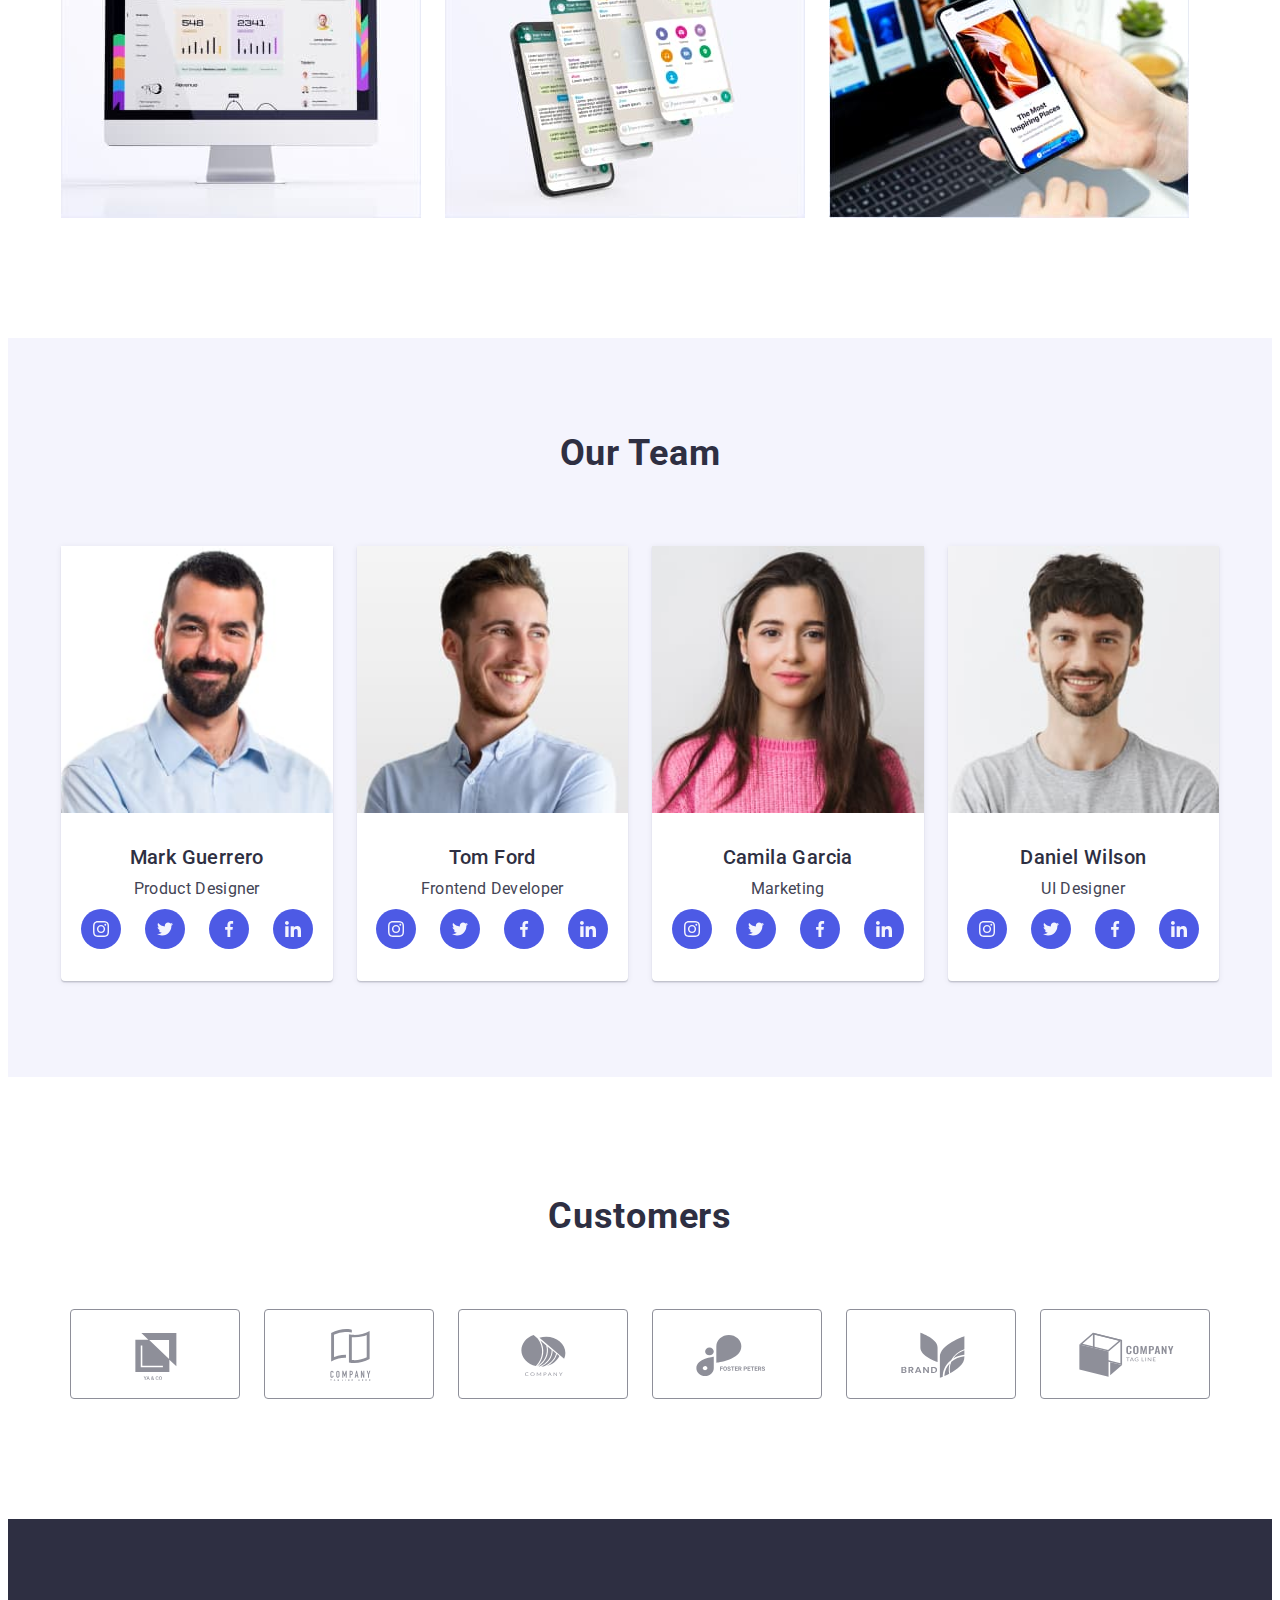
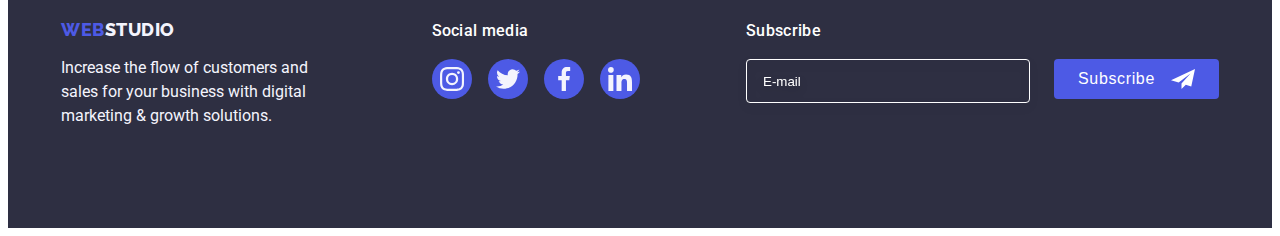
==== commit c4b6c196: "u7" ====
--- a/index.html
+++ b/index.html
@@ -32,6 +32,11 @@
           <a class="link header-logo-web" href="./index.html"
             >Web<span class="header-logo-studio">Studio</span></a
           >
+          <button class="header-btn-mobile" type="submit">
+            <svg class="btn-mobile-icon" width="32" height="24">
+              <use href="./images/icons.svg#icon-menu-mobile"></use>
+            </svg>
+          </button>
           <ul class="items list header-list">
             <li>
               <a class="link header-link current-link" href="./index.html"
@@ -46,6 +51,7 @@
             </li>
           </ul>
         </nav>
+
         <!-- MAILTO and TEL -->
         <address class="header-address">
           <ul class="items list header-contact">
@@ -61,6 +67,74 @@
             </li>
           </ul>
         </address>
+      </div>
+      <!-------- MENU MOBILE -------->
+      <div class="header-menu-mobile-wrap visually-hidden">
+        <button class="button-menu-mobile">
+          <svg class="" width="8" height="8">
+            <use href="./images/icons.svg#icon-close"></use>
+          </svg>
+        </button>
+        <nav>
+          <ul class="items list header-list-mobile">
+            <li>
+              <a class="link header-link-mobile" href="./index.html">Studio</a>
+            </li>
+            <li>
+              <a class="link header-link-mobile" href="./portfolio.html"
+                >Portfolio</a
+              >
+            </li>
+            <li>
+              <a class="link header-link-mobile" href="">Contacts</a>
+            </li>
+          </ul>
+        </nav>
+        <!-- MAILTO and TEL -->
+        <address class="header-address-mobile">
+          <ul class="items list header-contact-mobile">
+            <li class="tel-mobile-margin">
+              <a class="link tel-mobile" href="tel:++110001111111"
+                >+11 (000) 111-11-11</a
+              >
+            </li>
+            <li>
+              <a class="link mailto-mobile" href="mailto:info@devstudio.com"
+                >info@devstudio.com</a
+              >
+            </li>
+          </ul>
+        </address>
+        <ul class="items list mobile-social">
+          <li class="mobile-social-items">
+            <a class="link mobile-social-link" href="">
+              <svg class="mobile-social-icon" width="24" height="24">
+                <use href="./images/icons.svg#icon-instagram"></use>
+              </svg>
+            </a>
+          </li>
+          <li class="saction-four-social-items">
+            <a class="link saction-four-social-link" href="">
+              <svg class="saction-four-social-icon" width="24" height="24">
+                <use href="./images/icons.svg#icon-twitter"></use>
+              </svg>
+            </a>
+          </li>
+          <li class="saction-four-social-items">
+            <a class="link saction-four-social-link" href="">
+              <svg class="saction-four-social-icon" width="24" height="24">
+                <use href="./images/icons.svg#icon-facebook"></use>
+              </svg>
+            </a>
+          </li>
+          <li class="saction-four-social-items">
+            <a class="link saction-four-social-link" href="">
+              <svg class="saction-four-social-icon" width="24" height="24">
+                <use href="./images/icons.svg#icon-linkedin"></use>
+              </svg>
+            </a>
+          </li>
+        </ul>
       </div>
     </header>
     <!------------MAIN STUDIO------------>
@@ -530,7 +604,7 @@
       </div>
     </footer>
     <!------------MODAL WINDOW------------>
-    <!-- <div class="backdrop is-hidden" data-modal>
+    <div class="backdrop is-hidden" data-modal>
       <div class="modal">
         <button class="button-modal-close" type="button" data-modal-close>
           <svg class="icon-close-btn" widht="8" height="8">
@@ -538,7 +612,6 @@
           </svg>
         </button>
 
-        
         <p class="form-name">Leave your contacts and we will call you back</p>
         <form class="modal-form">
           <label class="modal-form-field">
@@ -610,7 +683,7 @@
           <button type="submit" class="modal-form-submit">Send</button>
         </form>
       </div>
-    </div> -->
+    </div>
     <!--------SCRIPT MODAL-------->
     <script src="./js/mobile-menu.js"></script>
     <script src="./js/modal.js"></script>
--- a/css/styles.css
+++ b/css/styles.css
@@ -112,7 +112,8 @@
   color: var(--logo-web);
   padding-top: 24px;
   padding-bottom: 24px;
-  margin-right: 76px;
+  /* margin-right: 76px; */
+  margin-right: 250px;
 }
 
 .header-logo-studio {
@@ -125,6 +126,20 @@
   color: var(--logo-studio);
 }
 
+.header-btn-mobile {
+  display: block;
+  border: none;
+  background-color: transparent;
+  margin-left: auto;
+  width: 32px;
+  height: 22px;
+}
+
+.btn-mobile-icon {
+  width: 32px;
+  height: 22px;
+}
+
 .header-list {
   /* display: flex;
   gap: 40px; */
@@ -135,6 +150,118 @@
 .header-address {
   /* font-style: normal; */
   display: none;
+}
+
+/* --------MENU MOBILE-------- */
+.header-menu-mobile-wrap {
+  position: fixed;
+  top: 0;
+  z-index: 2;
+  width: 100vw;
+  height: 100vh;
+  padding: 80px 35px 40px 40px;
+  background-color: #ffffff;
+}
+
+.button-menu-mobile {
+  position: absolute;
+  top: 24px;
+  right: 24px;
+  display: flex;
+  justify-content: center;
+  align-items: center;
+  width: 24px;
+  height: 24px;
+  background: transparent;
+  border: 1px solid rgba(0, 0, 0, 0.1);
+  border-radius: 50%;
+  padding: 0;
+  transition: background var(--transition-dur-and-timing);
+}
+
+.button-menu-mobile:hover,
+.button-menu-mobile:focus {
+  background: var(--header-contact-color);
+  border-radius: 50%;
+}
+
+.icon-close-btn {
+  transition: fill var(--transition-dur-and-timing);
+}
+
+.header-list-mobile {
+  display: flex;
+  flex-direction: column;
+  gap: 40px;
+}
+
+.header-link-mobile {
+  font-weight: 700;
+  font-size: 36px;
+  line-height: 1.2;
+  letter-spacing: 0.02em;
+  color: var(--logo-studio);
+  transition: color var(--transition-dur-and-timing);
+}
+
+.header-link-mobile:hover,
+.header-link-mobile:focus {
+  color: var(--header-contact-color);
+}
+
+.header-address-mobile {
+  margin-top: 284px;
+  margin-bottom: 48px;
+}
+
+.header-contact-mobile {
+}
+
+.tel-mobile {
+  font-style: normal;
+  font-weight: 700;
+  font-size: 36px;
+  line-height: 1.5;
+  letter-spacing: 0.02em;
+  color: var(--logo-web);
+}
+
+.mailto-mobile {
+  font-style: normal;
+  font-weight: 500;
+  font-size: 20px;
+  line-height: 1.2;
+  letter-spacing: 0.02em;
+  color: var(--color-body);
+}
+
+.tel-mobile-margin {
+  margin-bottom: 40px;
+}
+
+.mobile-social {
+  display: flex;
+  gap: 56px;
+}
+
+.mobile-social-items {
+  width: 40px;
+  height: 40px;
+}
+
+.mobile-social-link {
+  display: flex;
+  width: 100%;
+  height: 100%;
+  border-radius: 50%;
+  background-color: var(--logo-web);
+  align-items: center;
+  justify-content: center;
+  transition: background-color var(--transition-dur-and-timing);
+}
+
+.mobile-social-icon {
+  fill: var(--button-footer-text);
 }
 
 /* ----------SECTION HERO---------- */
@@ -177,6 +304,7 @@
   max-width: 320px;
   margin: 0 auto;
   margin-bottom: 48px;
+  text-transform: capitalize;
 }
 
 .button-order-service {
--- a/css/media.css
+++ b/css/media.css
@@ -50,6 +50,10 @@
     letter-spacing: 0.03em;
     text-transform: uppercase;
     color: var(--logo-studio);
+  }
+
+  .header-btn-mobile {
+    display: none;
   }
 
   .header-list {
@@ -139,6 +143,10 @@
     }
   }
 
+  .hero-title {
+    text-transform: none;
+  }
+
   /* --------SECTION TWO-------- */
   .flex-two {
     display: flex;
@@ -388,6 +396,11 @@
     color: var(--header-contact-color);
   }
 
+  .footer-link-icon:focus,
+  .footer-link-icon:hover {
+    background-color: var(--footer-social-color);
+  }
+
   /* ----------SECTION HERO---------- */
   .hero {
     background-color: var(--logo-studio);
@@ -396,10 +409,8 @@
     background-repeat: no-repeat;
     background-position: center;
     background-size: cover;
-    /* padding: 188px 0; */
-    padding: 112px 0;
-    /* max-width: 1440px; */
-    /* height: 600px; */
+    padding: 188px 0;
+    height: 600px;
     margin: 0 auto;
   }
 
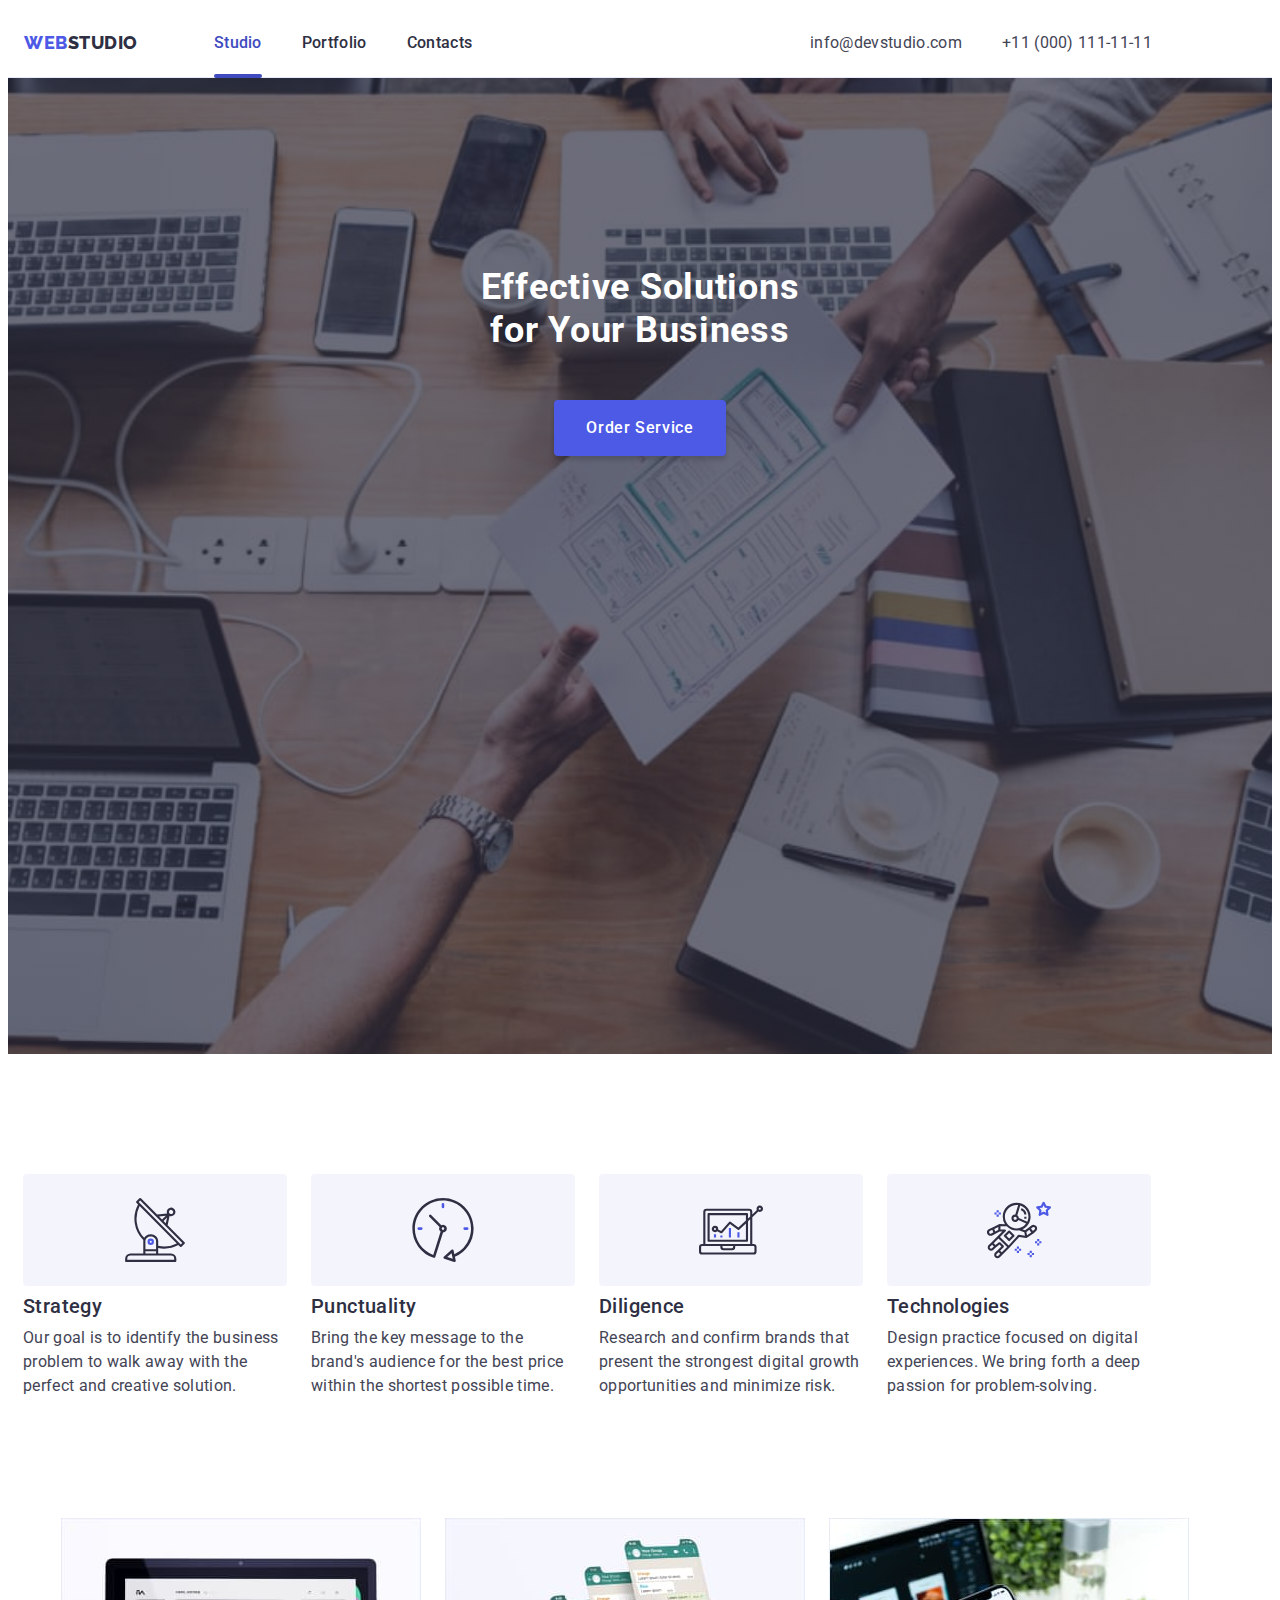
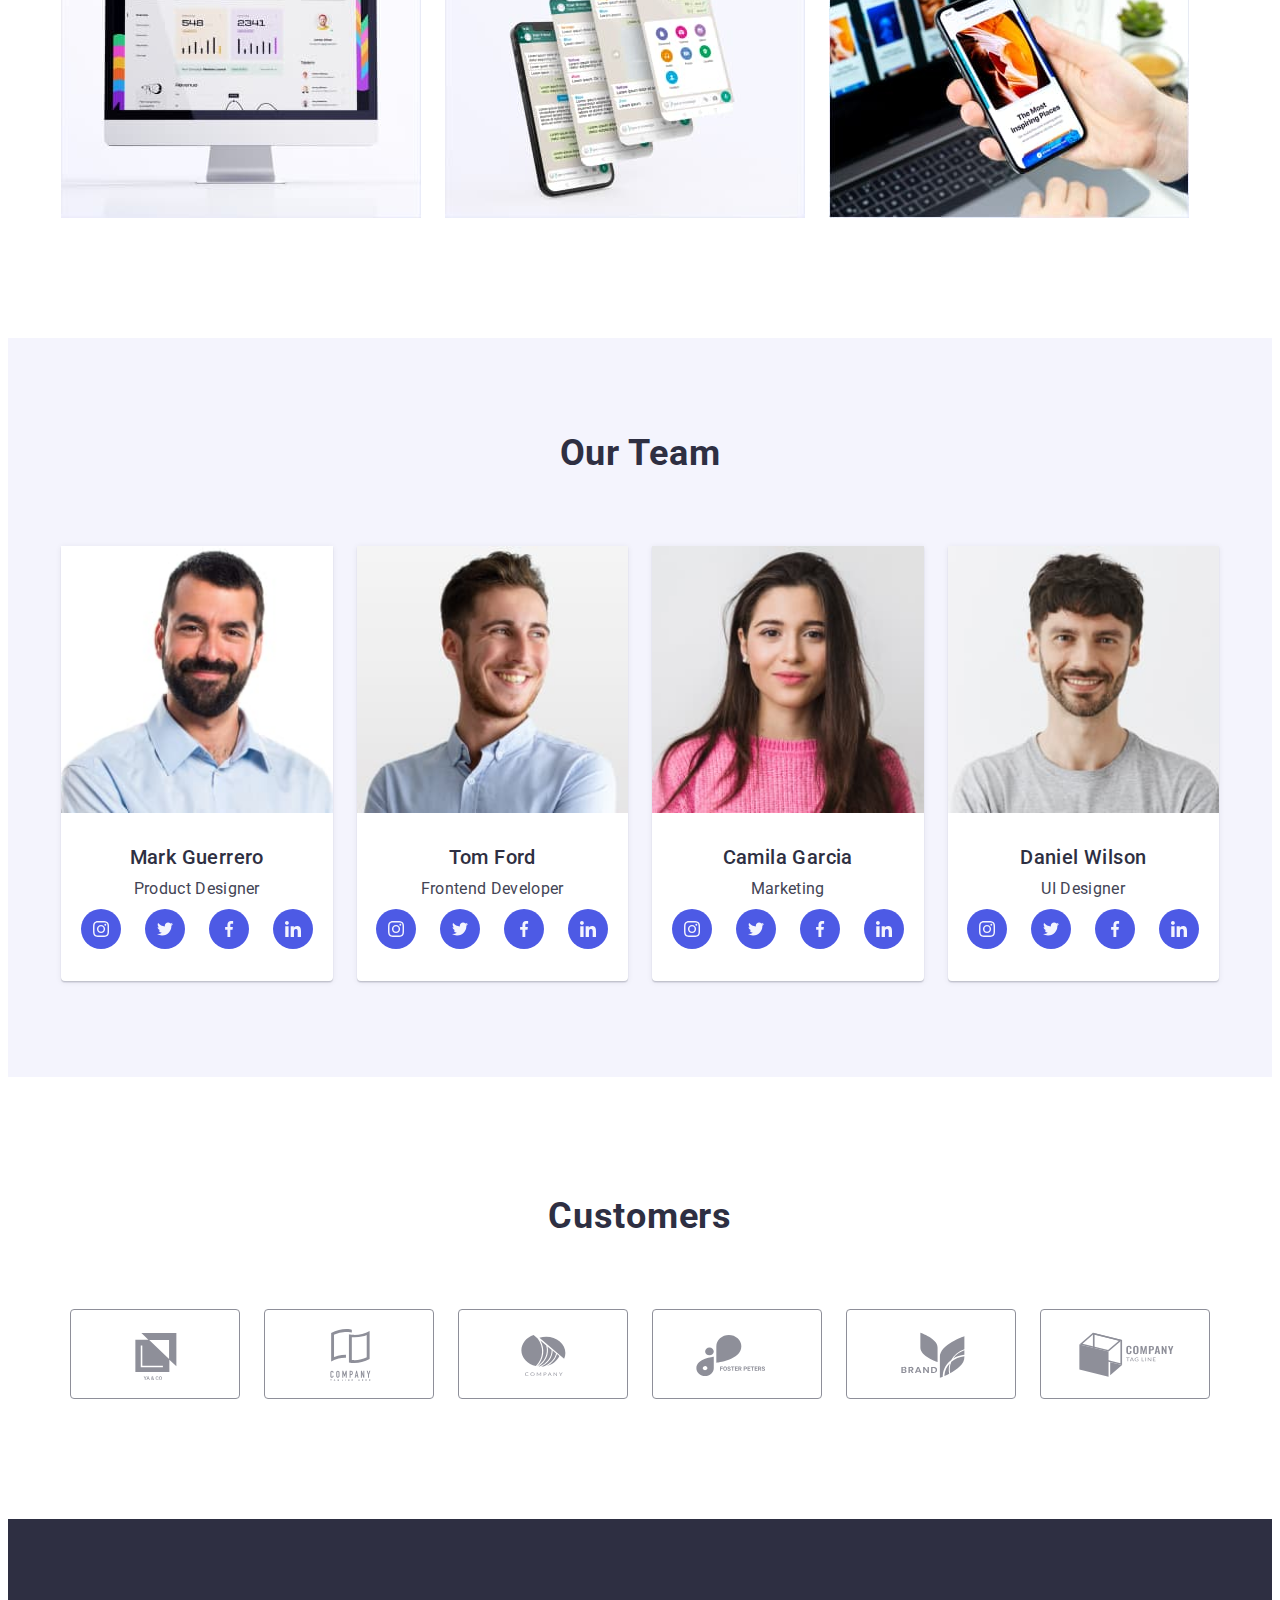
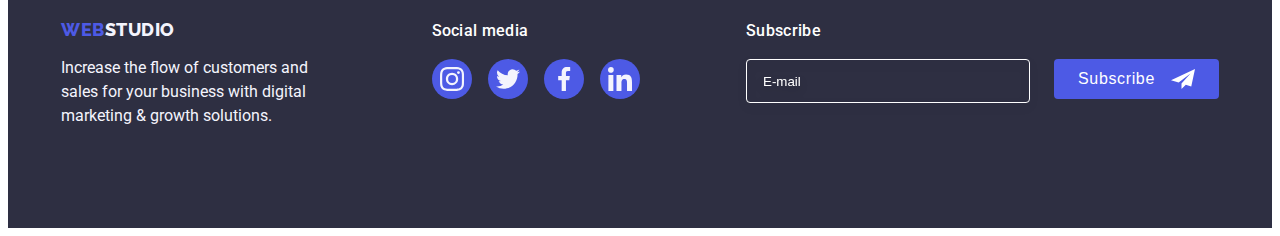
==== commit 45576c0f: "99" ====
--- a/index.html
+++ b/index.html
@@ -26,15 +26,15 @@
     <!------------HEADER------------>
     <header class="header-border">
       <!-- CONTAINER -->
-      <div class="container header-container">
+      <div class="container-two header-container">
         <!-- MENU -->
         <nav class="header-navigation">
           <a class="link header-logo-web" href="./index.html"
             >Web<span class="header-logo-studio">Studio</span></a
           >
-          <button class="header-btn-mobile" type="submit">
-            <svg class="btn-mobile-icon" width="32" height="24">
-              <use href="./images/icons.svg#icon-menu-mobile"></use>
+          <button js-open-menu class="header-btn-mobile" type="submit">
+            <svg class="btn-mobile-icon" width="32" height="22">
+              <use href="./images/icons.svg#icon-burger"></use>
             </svg>
           </button>
           <ul class="items list header-list">
@@ -69,30 +69,36 @@
         </address>
       </div>
       <!-------- MENU MOBILE -------->
-      <div class="header-menu-mobile-wrap visually-hidden">
-        <button class="button-menu-mobile">
-          <svg class="" width="8" height="8">
-            <use href="./images/icons.svg#icon-close"></use>
-          </svg>
-        </button>
-        <nav>
-          <ul class="items list header-list-mobile">
-            <li>
-              <a class="link header-link-mobile" href="./index.html">Studio</a>
-            </li>
-            <li>
-              <a class="link header-link-mobile" href="./portfolio.html"
-                >Portfolio</a
-              >
-            </li>
-            <li>
-              <a class="link header-link-mobile" href="">Contacts</a>
-            </li>
-          </ul>
-        </nav>
+      <div js-menu-container class="header-menu-mobile-wrap visually-hidden">
+        <div>
+          <button js-close-menu class="button-menu-mobile">
+            <svg class="" width="8" height="8">
+              <use href="./images/icons.svg#icon-close"></use>
+            </svg>
+          </button>
+          <nav>
+            <ul class="items list header-list-mobile">
+              <li>
+                <a class="link header-link-mobile" href="./index.html"
+                  >Studio</a
+                >
+              </li>
+              <li>
+                <a class="link header-link-mobile" href="./portfolio.html"
+                  >Portfolio</a
+                >
+              </li>
+              <li>
+                <a class="link header-link-mobile" href="">Contacts</a>
+              </li>
+            </ul>
+          </nav>
+        </div>
+
         <!-- MAILTO and TEL -->
-        <address class="header-address-mobile">
-          <ul class="items list header-contact-mobile">
+        <div>
+          <address class="header-address-mobile">
+           <ul class="items list header-contact-mobile">
             <li class="tel-mobile-margin">
               <a class="link tel-mobile" href="tel:++110001111111"
                 >+11 (000) 111-11-11</a
@@ -103,9 +109,9 @@
                 >info@devstudio.com</a
               >
             </li>
-          </ul>
-        </address>
-        <ul class="items list mobile-social">
+           </ul>
+          </address>
+         <ul class="items list mobile-social">
           <li class="mobile-social-items">
             <a class="link mobile-social-link" href="">
               <svg class="mobile-social-icon" width="24" height="24">
@@ -134,9 +140,11 @@
               </svg>
             </a>
           </li>
-        </ul>
-      </div>
+         </ul>
+        </div>
     </header>
+        </div>
+       
     <!------------MAIN STUDIO------------>
     <main>
       <!------------SECTION HERO------------>
@@ -151,7 +159,7 @@
       </section>
       <!------------SECTION TWO------------>
       <section class="section-two-margin">
-        <div class="container">
+        <div class="container-two">
           <h2 class="visually-hidden">Hello</h2>
           <ul class="items list flex-two">
             <li class="section-two-list">
@@ -489,7 +497,7 @@
         <div class="container">
           <h2 class="section-five-title">Customers</h2>
           <ul class="list section-five-list">
-            <li class="section-five-item">
+            <li class="section-five-li">
               <a class="section-five-link-icon" href="">
                 <svg class="section-five-svg" width="104" height="56">
                   <use href="./images/icons.svg#icon-yaco"></use>
@@ -684,8 +692,8 @@
         </form>
       </div>
     </div>
-    <!--------SCRIPT MODAL-------->
-    <script src="./js/mobile-menu.js"></script>
-    <script src="./js/modal.js"></script>
+    <!--------SCRIPT-------->
+    <script defer src="./js/modal.js"></script>
+    <script defer src="./js/mobile-menu.js"></script>
   </body>
 </html>
--- a/css/styles.css
+++ b/css/styles.css
@@ -79,7 +79,6 @@
 }
 
 .container {
-  /* width: 1158px; */
   width: 100%;
   padding-left: 16px;
   padding-right: 16px;
@@ -89,6 +88,7 @@
 /* ----------HEADER---------- */
 .header-border {
   border-bottom: 1px solid var(--list-card-set);
+  padding: 0 16px;
 }
 
 .header-container {
@@ -112,7 +112,6 @@
   color: var(--logo-web);
   padding-top: 24px;
   padding-bottom: 24px;
-  /* margin-right: 76px; */
   margin-right: 250px;
 }
 
@@ -127,28 +126,27 @@
 }
 
 .header-btn-mobile {
-  display: block;
+  display: flex;
   border: none;
   background-color: transparent;
   margin-left: auto;
   width: 32px;
   height: 22px;
+  justify-content: center;
+  align-items: center;
+  position: relative;
 }
 
 .btn-mobile-icon {
-  width: 32px;
-  height: 22px;
+  position: absolute;
 }
 
 .header-list {
-  /* display: flex;
-  gap: 40px; */
   display: none;
 }
 
 /* ----------MAILTO and TEL---------- */
 .header-address {
-  /* font-style: normal; */
   display: none;
 }
 
@@ -161,6 +159,9 @@
   height: 100vh;
   padding: 80px 35px 40px 40px;
   background-color: #ffffff;
+  display: flex;
+  flex-direction: column;
+  justify-content: space-between;
 }
 
 .button-menu-mobile {
@@ -210,11 +211,7 @@
 }
 
 .header-address-mobile {
-  margin-top: 284px;
   margin-bottom: 48px;
-}
-
-.header-contact-mobile {
 }
 
 .tel-mobile {
@@ -272,10 +269,7 @@
   background-repeat: no-repeat;
   background-position: center;
   background-size: cover;
-  /* padding: 188px 0; */
   padding: 112px 0;
-  /* max-width: 1440px; */
-  /* height: 600px; */
   margin: 0 auto;
 }
 
@@ -293,14 +287,11 @@
 }
 
 .hero-title {
-  /* font-size: 56px; */
   font-size: 36px;
-  /* line-height: 1.07; */
   line-height: 1.2;
   text-align: center;
   letter-spacing: 0.02em;
   color: var(--brand-color-btn-1);
-  /* max-width: 496px; */
   max-width: 320px;
   margin: 0 auto;
   margin-bottom: 48px;
@@ -334,19 +325,13 @@
 
 /* ----------SECTION TWO---------- */
 .section-two-margin {
-  /* padding: 120px 0; */
-  padding: 96px 0;
+  padding: 96px 16px;
 }
 
 .flex-two {
   display: flex;
   flex-wrap: wrap;
-  /* gap: 24px; */
   gap: 72px;
-}
-
-.section-two-list {
-  /* flex-basis: calc((100% - 72px) / 4); */
 }
 
 .section-two-icon {
@@ -354,9 +339,7 @@
 }
 
 .section-two-title {
-  /* font-weight: 500; */
   font-weight: 700;
-  /* font-size: 20px; */
   font-size: 36px;
   line-height: 1.2;
   letter-spacing: 0.02em;
@@ -367,7 +350,6 @@
 }
 
 .section-two-text {
-  /* font-weight: 400; */
   font-weight: 500;
   font-size: 16px;
   line-height: 1.5;
@@ -407,7 +389,6 @@
 .flex-four {
   display: flex;
   flex-wrap: wrap;
-  /* gap: 24px; */
   gap: 72px;
   justify-content: center;
 }
@@ -417,7 +398,6 @@
   box-shadow: 0px 1px 6px rgba(46, 47, 66, 0.08),
     0px 1px 1px rgba(46, 47, 66, 0.16), 0px 2px 1px rgba(46, 47, 66, 0.08);
   border-radius: 0px 0px 4px 4px;
-  /* flex-basis: calc((100% - 72px) / 4); */
 }
 
 .saction-four-name-profession {
@@ -474,7 +454,6 @@
 
 /* ----------SECTION FIVE---------- */
 .section-five-customers {
-  /* padding: 120px 0; */
   padding: 96px 0;
 }
 
@@ -492,18 +471,15 @@
 .section-five-list {
   display: flex;
   flex-wrap: wrap;
-  /* gap: 24px; */
-  justify-content: center;
   row-gap: 72px;
   column-gap: 16px;
 }
 
 .section-five-item {
-  /* flex-basis: calc((100% - 16px) / 2); */
+  flex-basis: calc((100% - 16px) / 2);
 }
 
 .section-five-link-icon {
-  /* width: 168px; */
   width: 190px;
   height: 88px;
   border: 1px solid currentColor;
@@ -636,7 +612,6 @@
 /* ----------FOOTER---------- */
 .footer-background {
   background-color: var(--logo-studio);
-  /* padding: 100px 0; */
   padding: 96px 0;
 }
 
@@ -645,10 +620,6 @@
   flex-wrap: wrap;
   gap: 72px;
   justify-content: center;
-}
-
-.footer-logo-text {
-  /* margin-right: 120px; */
 }
 
 .footer-logo-web {
@@ -675,13 +646,9 @@
 
 .footer-text {
   color: var(--button-footer-text);
-  /* max-width: 264px; */
   max-width: 268px;
   line-height: 1.5em;
   margin-top: 16px;
-}
-
-.footer-social-icon {
 }
 
 .footer-title-social-media {
@@ -723,10 +690,6 @@
 }
 
 /* --------FORM FOOTER-------- */
-.container-form-footer {
-  /* margin-left: 80px; */
-}
-
 .form-text {
   font-weight: 500;
   font-size: 16px;
@@ -742,13 +705,11 @@
 .form-label-btn {
   display: flex;
   flex-wrap: wrap;
-  /* gap: 24px; */
   gap: 16px;
   justify-content: center;
 }
 
 .footer-input {
-  /* width: 264px; */
   width: 398px;
   height: 40px;
   background-color: transparent;
--- a/css/media.css
+++ b/css/media.css
@@ -9,12 +9,17 @@
 /* --------TABLET-------- */
 @media screen and (min-width: 768px) {
   .container {
-    width: 768px;
+    width: 582px;
+  }
+
+  .container-two {
+    width: 736px;
   }
 
   /* --------HEADER-------- */
   .header-border {
     border-bottom: 1px solid var(--list-card-set);
+    padding: 0 16px;
   }
 
   .header-container {
@@ -95,11 +100,6 @@
   .header-address {
     font-style: normal;
     display: flex;
-  }
-
-  .header-contact {
-    /* display: flex; */
-    /* gap: 40px; */
   }
 
   .mailto-tel {
@@ -148,6 +148,9 @@
   }
 
   /* --------SECTION TWO-------- */
+  .section-two-margin {
+    padding: 96px 16px;
+  }
   .flex-two {
     display: flex;
     flex-wrap: wrap;
@@ -174,20 +177,25 @@
   .flex-four {
     display: flex;
     flex-wrap: wrap;
-    justify-content: center;
     row-gap: 64px;
     column-gap: 24px;
   }
 
+  .img-background {
+    flex-basis: calc((100% - 24px) / 2);
+  }
+
   /* --------SECTION FIVE-------- */
   .section-five-list {
     display: flex;
     flex-wrap: wrap;
-    justify-content: center;
+    justify-content: space-between;
     row-gap: 72px;
-    column-gap: 24px;
-  }
-
+  }
+
+  .section-five-item {
+    flex-basis: calc((100% - 72px) / 3);
+  }
   .section-five-link-icon {
     width: 168px;
     /* width: 190px; */
@@ -257,7 +265,8 @@
     flex-wrap: wrap;
     row-gap: 72px;
     column-gap: 24px;
-    justify-content: center;
+    justify-content: flex-start;
+    flex-direction: row;
   }
 
   .footer-text {
@@ -293,6 +302,10 @@
     padding-left: 15px;
     padding-right: 15px;
     margin: 0 auto;
+  }
+
+  .container-two {
+    width: 1128px;
   }
 
   /* --------HEADER-------- */
@@ -425,7 +438,7 @@
 
   /* --------SECTION TWO-------- */
   .section-two-margin {
-    padding: 120px 0;
+    padding: 120px 15px;
   }
 
   .flex-two {
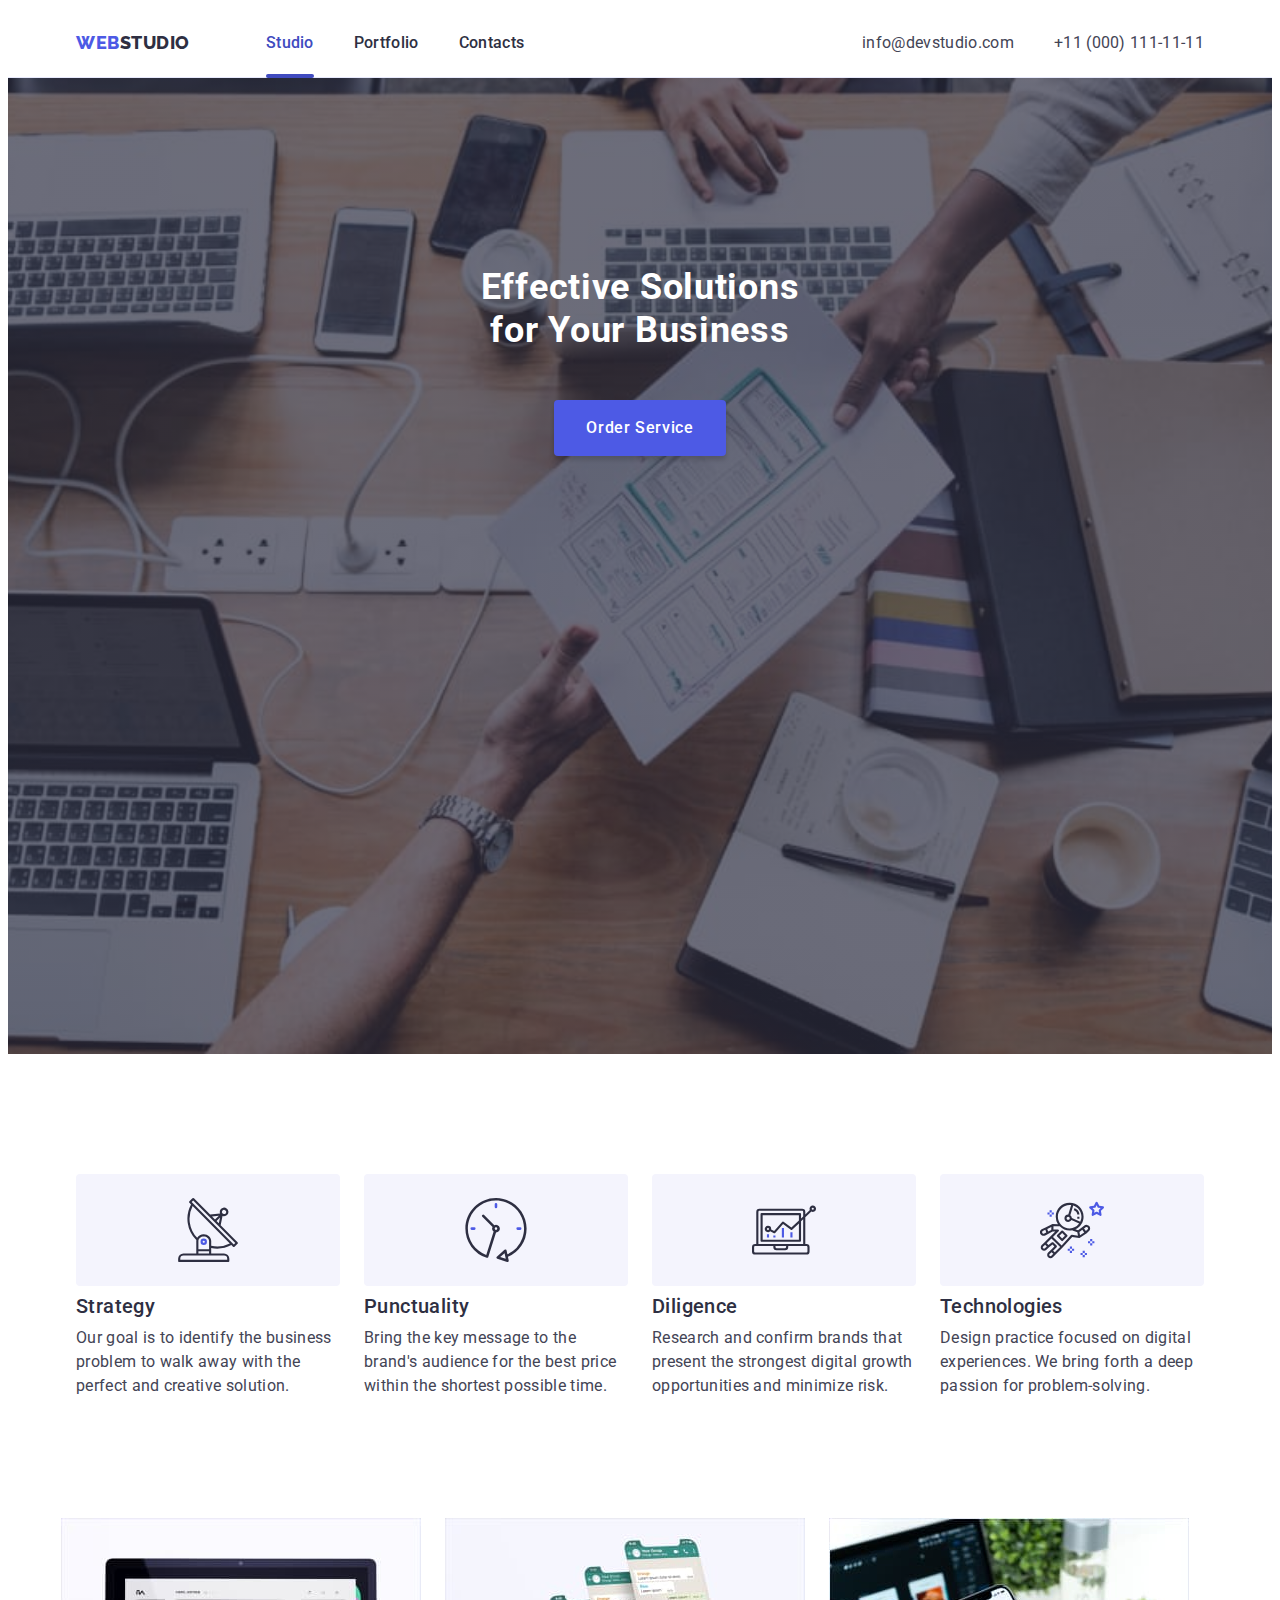
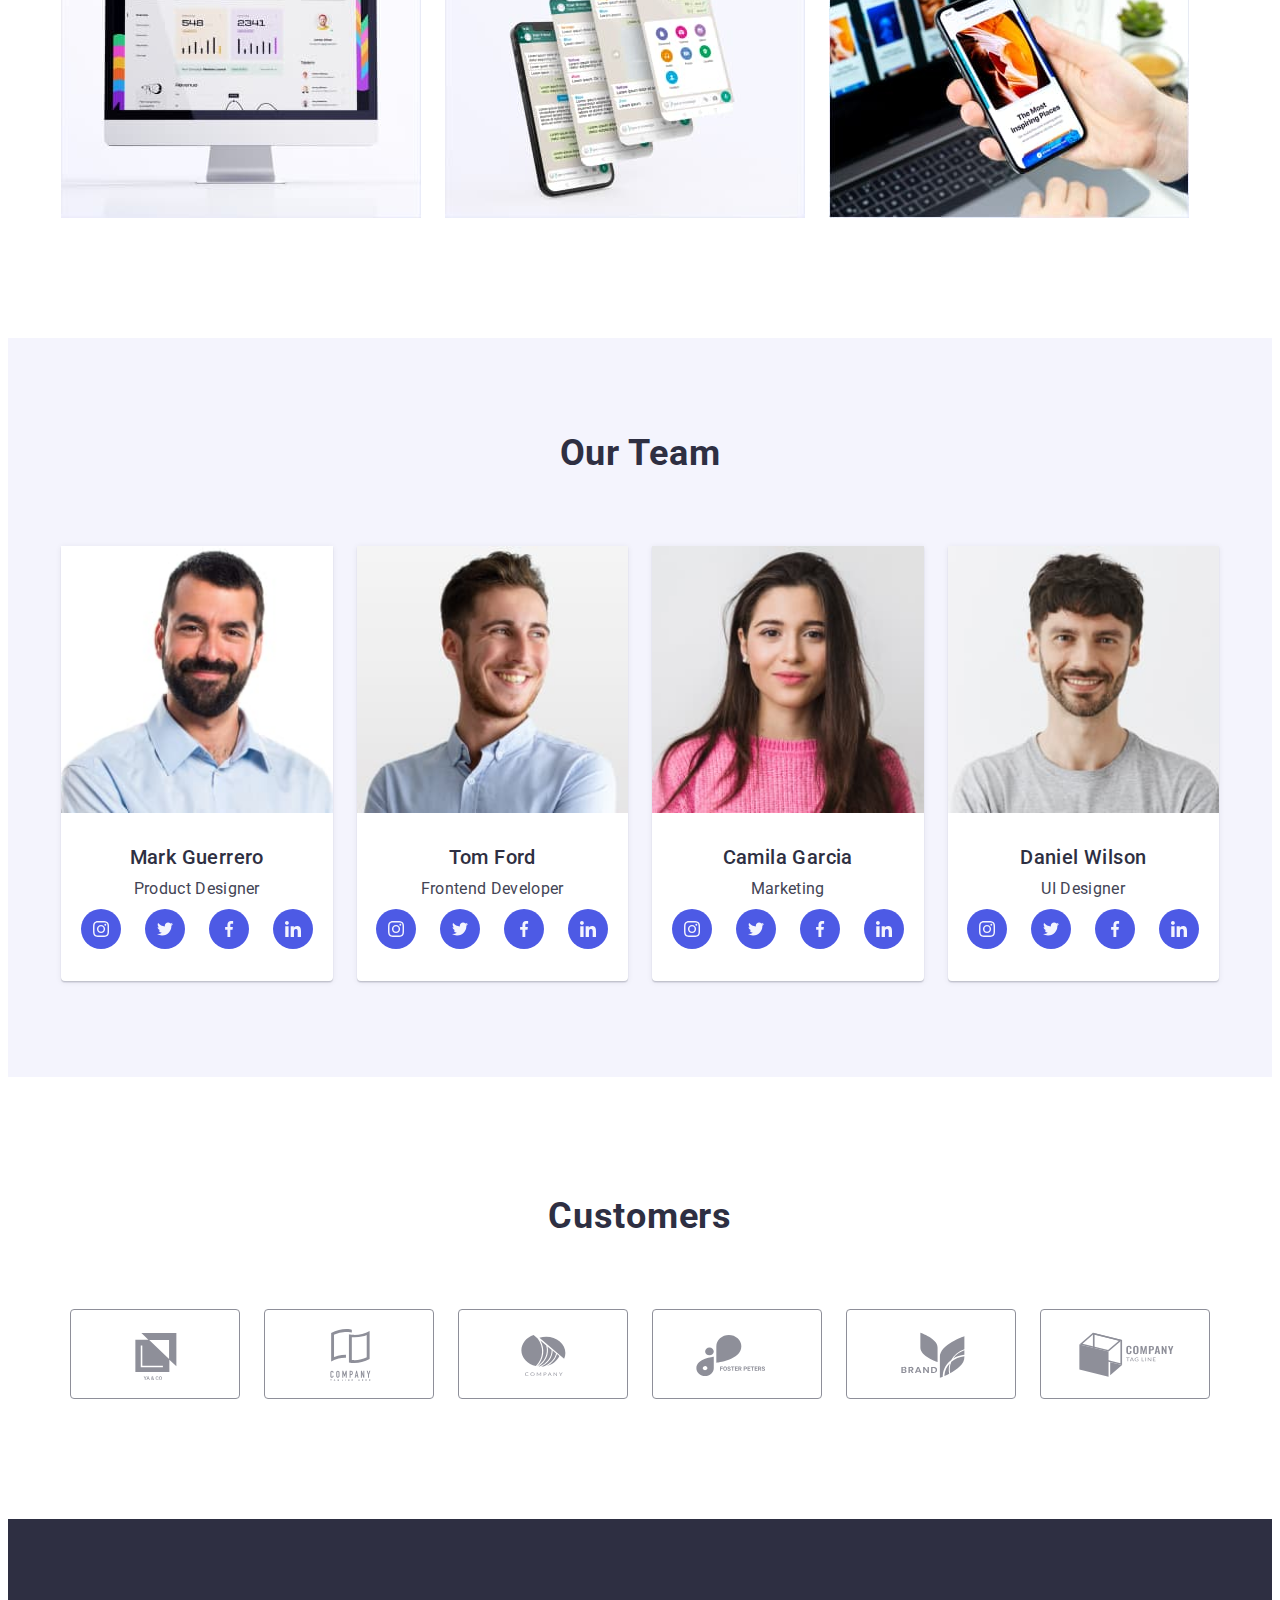
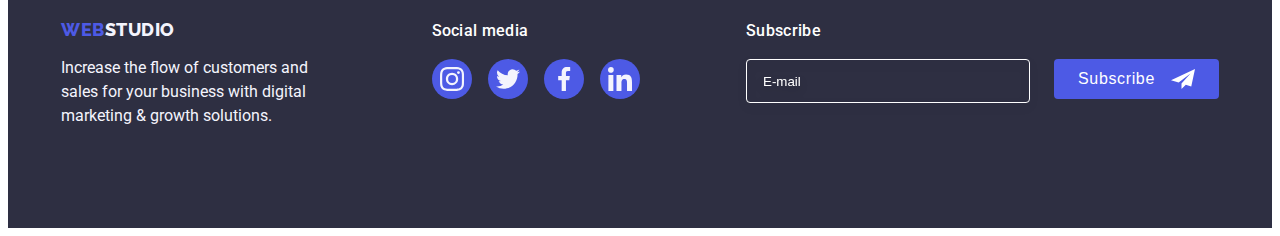
==== commit af53c1aa: "finish" ====
--- a/index.html
+++ b/index.html
@@ -32,7 +32,7 @@
           <a class="link header-logo-web" href="./index.html"
             >Web<span class="header-logo-studio">Studio</span></a
           >
-          <button js-open-menu class="header-btn-mobile" type="submit">
+          <button type="button" class="menu-close-btn" data-menu-open>
             <svg class="btn-mobile-icon" width="32" height="22">
               <use href="./images/icons.svg#icon-burger"></use>
             </svg>
@@ -69,9 +69,9 @@
         </address>
       </div>
       <!-------- MENU MOBILE -------->
-      <div js-menu-container class="header-menu-mobile-wrap visually-hidden">
+      <div class="mob-menu visually-hidden" data-menu>
         <div>
-          <button js-close-menu class="button-menu-mobile">
+          <button type="button" class="menu-close-btn" data-menu-close>
             <svg class="" width="8" height="8">
               <use href="./images/icons.svg#icon-close"></use>
             </svg>
@@ -693,7 +693,7 @@
       </div>
     </div>
     <!--------SCRIPT-------->
-    <script defer src="./js/modal.js"></script>
-    <script defer src="./js/mobile-menu.js"></script>
+    <script src="./js/modal.js"></script>
+    <script src="./js/mobile-menu.js"></script>
   </body>
 </html>
--- a/css/styles.css
+++ b/css/styles.css
@@ -125,7 +125,7 @@
   color: var(--logo-studio);
 }
 
-.header-btn-mobile {
+.menu-close-btn {
   display: flex;
   border: none;
   background-color: transparent;
@@ -151,7 +151,7 @@
 }
 
 /* --------MENU MOBILE-------- */
-.header-menu-mobile-wrap {
+.mob-menu {
   position: fixed;
   top: 0;
   z-index: 2;
@@ -164,7 +164,7 @@
   justify-content: space-between;
 }
 
-.button-menu-mobile {
+.menu-close-btn {
   position: absolute;
   top: 24px;
   right: 24px;
--- a/css/media.css
+++ b/css/media.css
@@ -117,6 +117,14 @@
   .mailto-tel:hover,
   .mailto-tel:focus {
     color: var(--header-contact-color);
+  }
+
+  .mob-menu {
+    display: none;
+  }
+
+  .menu-close-btn {
+    display: none;
   }
 
   /* ----------SECTION HERO---------- */
@@ -311,6 +319,8 @@
   /* --------HEADER-------- */
   .header-border {
     border-bottom: 1px solid var(--list-card-set);
+    display: flex;
+    justify-content: space-around;
   }
 
   .header-container {
@@ -438,7 +448,9 @@
 
   /* --------SECTION TWO-------- */
   .section-two-margin {
-    padding: 120px 15px;
+    padding: 120px 0;
+    display: flex;
+    justify-content: space-around;
   }
 
   .flex-two {
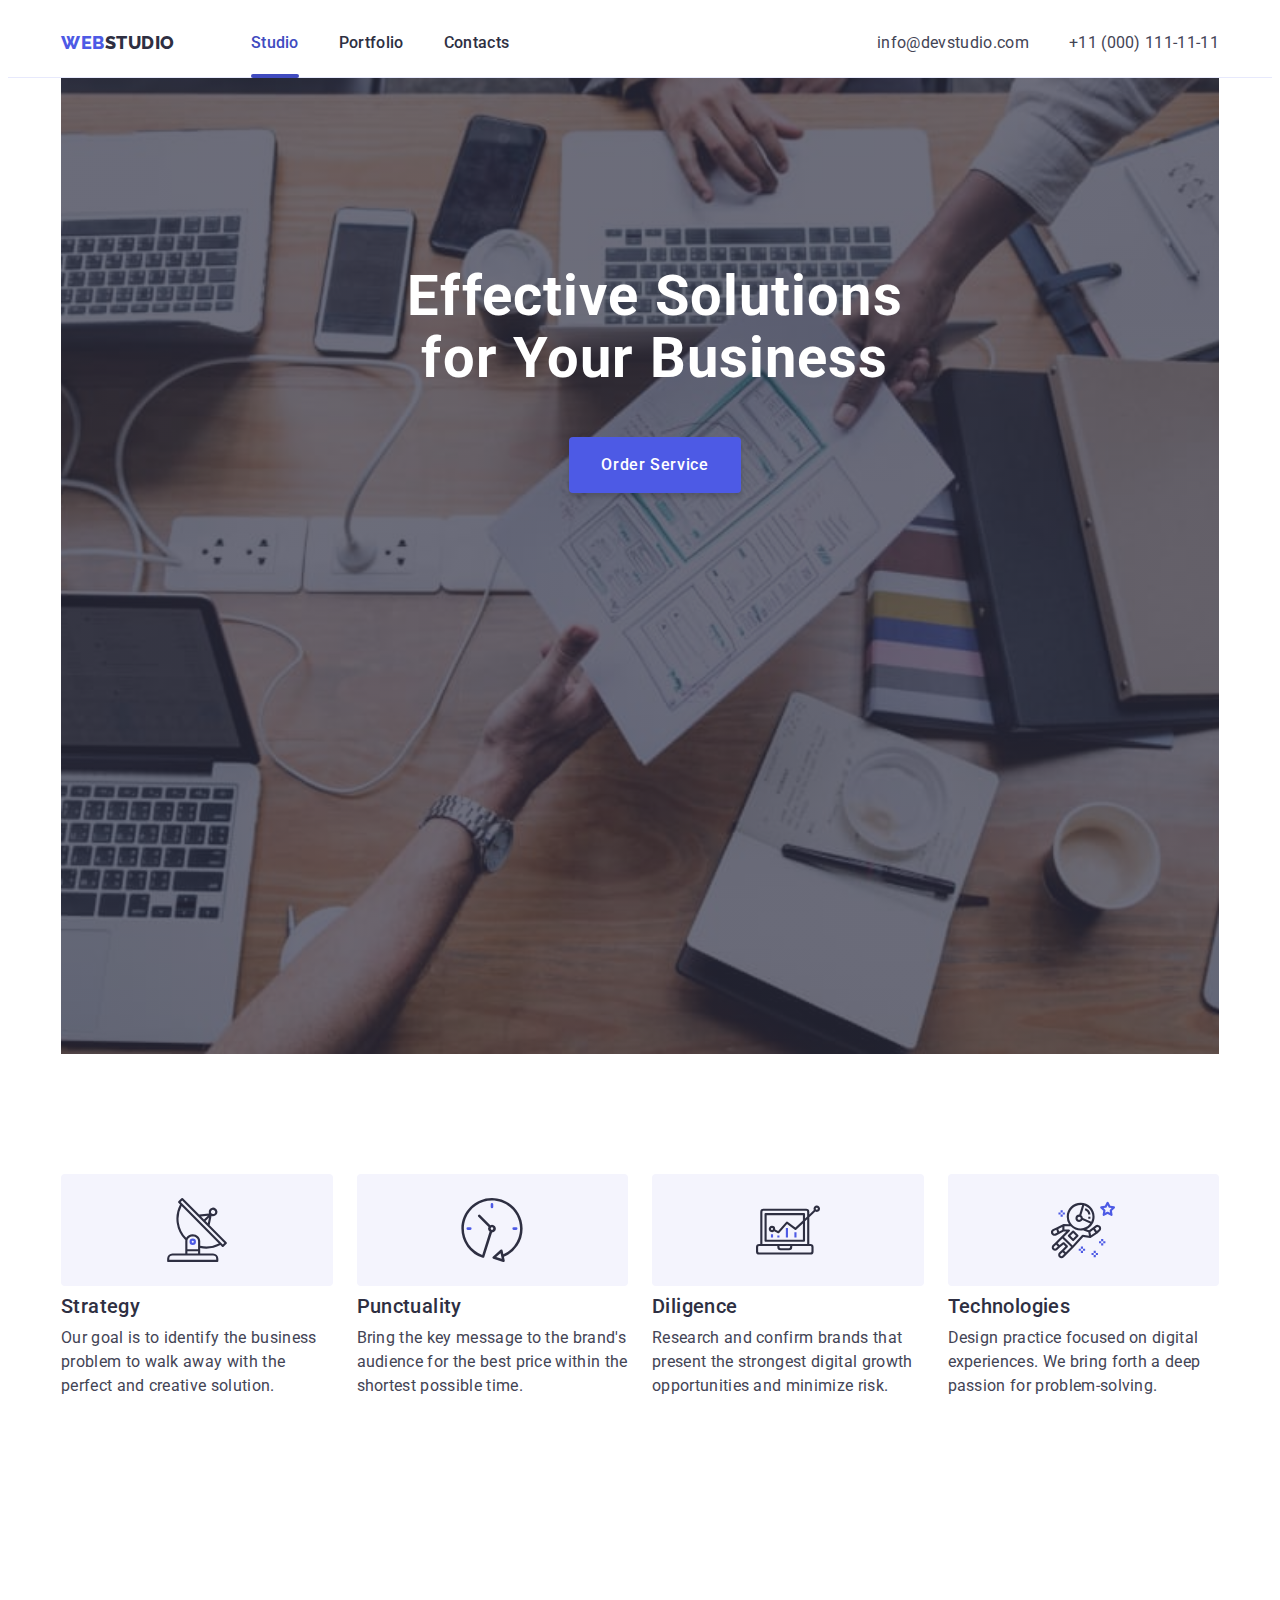
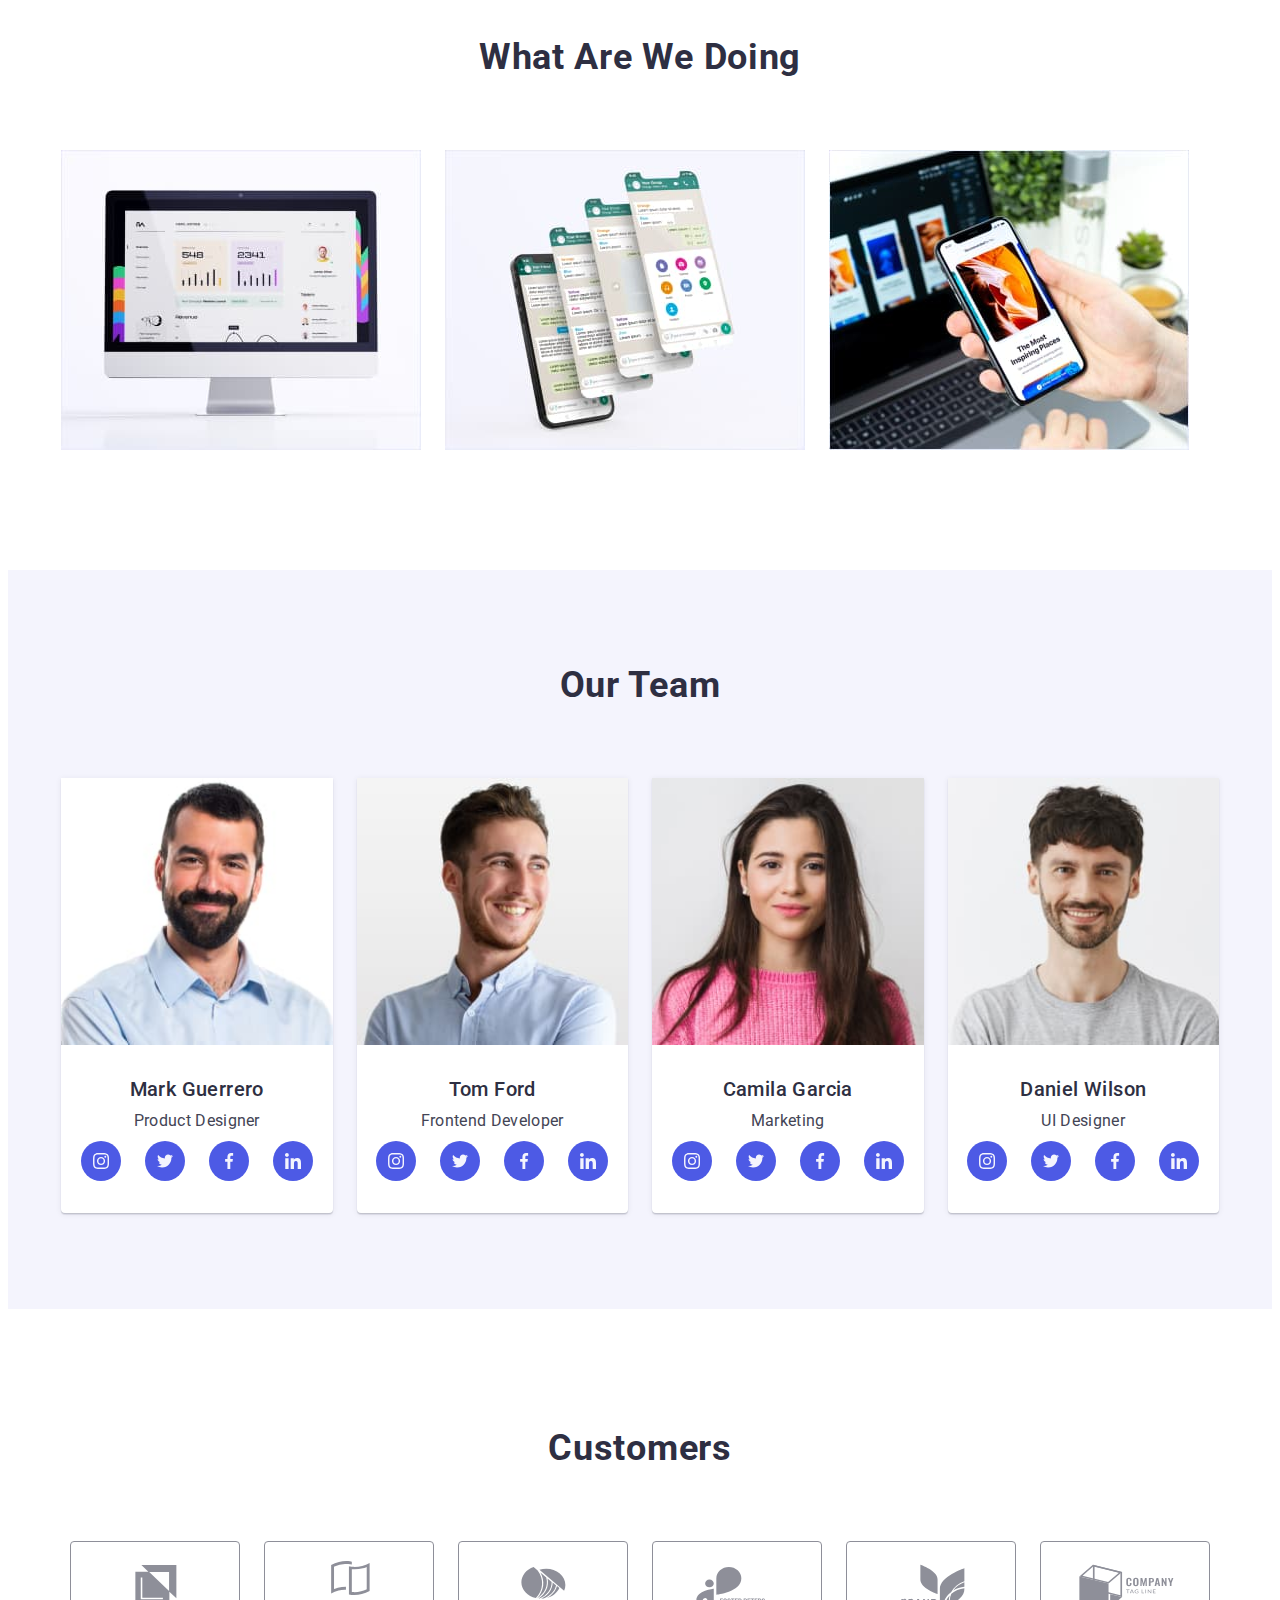
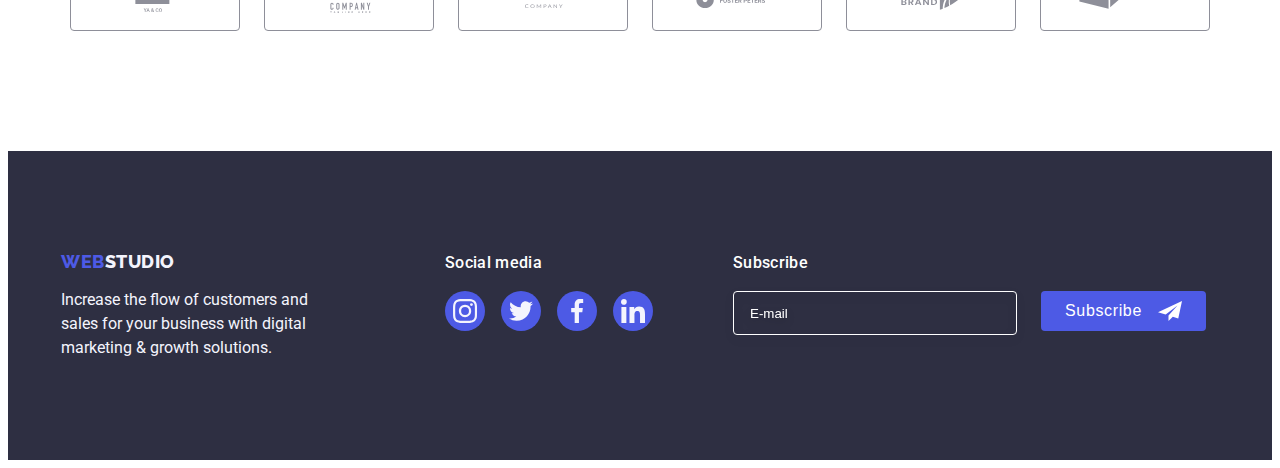
==== commit 0ec72a87: "fdfd" ====
--- a/index.html
+++ b/index.html
@@ -26,7 +26,7 @@
     <!------------HEADER------------>
     <header class="header-border">
       <!-- CONTAINER -->
-      <div class="container-two header-container">
+      <div class="container header-container">
         <!-- MENU -->
         <nav class="header-navigation">
           <a class="link header-logo-web" href="./index.html"
@@ -79,7 +79,7 @@
           <nav>
             <ul class="items list header-list-mobile">
               <li>
-                <a class="link header-link-mobile" href="./index.html"
+                <a class="link header-link-mobile current-link" href="./index.html"
                   >Studio</a
                 >
               </li>
@@ -159,7 +159,7 @@
       </section>
       <!------------SECTION TWO------------>
       <section class="section-two-margin">
-        <div class="container-two">
+        <div class="container">
           <h2 class="visually-hidden">Hello</h2>
           <ul class="items list flex-two">
             <li class="section-two-list">
--- a/css/styles.css
+++ b/css/styles.css
@@ -80,15 +80,13 @@
 
 .container {
   width: 100%;
-  padding-left: 16px;
-  padding-right: 16px;
+  padding: 0 15px;
   margin: 0 auto;
 }
 
 /* ----------HEADER---------- */
 .header-border {
   border-bottom: 1px solid var(--list-card-set);
-  padding: 0 16px;
 }
 
 .header-container {
@@ -112,7 +110,6 @@
   color: var(--logo-web);
   padding-top: 24px;
   padding-bottom: 24px;
-  margin-right: 250px;
 }
 
 .header-logo-studio {
@@ -154,11 +151,12 @@
 .mob-menu {
   position: fixed;
   top: 0;
+  left: 0;
   z-index: 2;
-  width: 100vw;
-  height: 100vh;
+  width: 100%;
+  height: 100%;
   padding: 80px 35px 40px 40px;
-  background-color: #ffffff;
+  background-color: var(--brand-color-btn-1);
   display: flex;
   flex-direction: column;
   justify-content: space-between;
@@ -178,6 +176,7 @@
   border-radius: 50%;
   padding: 0;
   transition: background var(--transition-dur-and-timing);
+  border: none;
 }
 
 .button-menu-mobile:hover,
@@ -238,7 +237,7 @@
 
 .mobile-social {
   display: flex;
-  gap: 56px;
+  gap: 27px;
 }
 
 .mobile-social-items {
@@ -271,6 +270,8 @@
   background-size: cover;
   padding: 112px 0;
   margin: 0 auto;
+  max-width: 428px;
+  height: 432px;
 }
 
 @media (min-device-pixel-ratio: 2),
@@ -325,7 +326,7 @@
 
 /* ----------SECTION TWO---------- */
 .section-two-margin {
-  padding: 96px 16px;
+  padding: 96px 0;
 }
 
 .flex-two {
@@ -372,7 +373,6 @@
 /* ----------SECTION FOUR---------- */
 .section-four-background {
   background-color: var(--button-footer-text);
-  /* padding: 120px 0; */
   padding: 96px 0;
 }
 
@@ -473,6 +473,7 @@
   flex-wrap: wrap;
   row-gap: 72px;
   column-gap: 16px;
+  justify-content: center;
 }
 
 .section-five-item {
@@ -615,11 +616,8 @@
   padding: 96px 0;
 }
 
-.footer-container {
-  display: flex;
-  flex-wrap: wrap;
-  gap: 72px;
-  justify-content: center;
+.footer-logo-text {
+  margin-bottom: 72px;
 }
 
 .footer-logo-web {
@@ -648,7 +646,11 @@
   color: var(--button-footer-text);
   max-width: 268px;
   line-height: 1.5em;
-  margin-top: 16px;
+  margin: 0 auto;
+}
+
+.footer-social-icon {
+  margin-bottom: 72px;
 }
 
 .footer-title-social-media {
@@ -665,6 +667,7 @@
 
 .footer-social-links {
   display: flex;
+  justify-content: center;
   gap: 16px;
 }
 
@@ -702,15 +705,8 @@
   text-align: center;
 }
 
-.form-label-btn {
-  display: flex;
-  flex-wrap: wrap;
-  gap: 16px;
-  justify-content: center;
-}
-
 .footer-input {
-  width: 398px;
+  width: 100%;
   height: 40px;
   background-color: transparent;
   border: 1px solid var(--brand-color-btn-1);
@@ -742,6 +738,8 @@
   transition: background var(--transition-dur-and-timing),
     box-shadow var(--transition-dur-and-timing),
     border-radius var(--transition-dur-and-timing);
+  margin: 0 auto;
+  margin-top: 16px;
 }
 
 .form-btn:hover,
@@ -773,8 +771,8 @@
 
 .modal {
   position: absolute;
-  width: 408px;
-  height: 584px;
+  /* width: 408px;
+  height: 584px; */
   left: 50%;
   top: 50%;
   transform: translate(-50%, -50%);
@@ -783,6 +781,11 @@
     0px 2px 1px rgba(0, 0, 0, 0.2);
   border-radius: 4px;
   padding: 72px 24px 24px;
+  width: 95%;
+  max-width: 392px;
+  height: 95%;
+  max-height: 586px;
+  overflow: scroll;
 }
 
 .button-modal-close {
--- a/css/media.css
+++ b/css/media.css
@@ -4,22 +4,21 @@
   .container {
     width: 428px;
   }
+
+  .mobile-social {
+    gap: 56px;
+  }
 }
 
 /* --------TABLET-------- */
 @media screen and (min-width: 768px) {
   .container {
-    width: 582px;
-  }
-
-  .container-two {
-    width: 736px;
+    width: 768px;
   }
 
   /* --------HEADER-------- */
   .header-border {
     border-bottom: 1px solid var(--list-card-set);
-    padding: 0 16px;
   }
 
   .header-container {
@@ -43,7 +42,6 @@
     color: var(--logo-web);
     padding-top: 24px;
     padding-bottom: 24px;
-    /* margin-right: 76px; */
     margin-right: 120px;
   }
 
@@ -106,7 +104,6 @@
     font-family: "Roboto" sans-serif;
     font-style: normal;
     font-weight: 400;
-    /* font-size: 16px; */
     font-size: 12px;
     line-height: 1.5;
     letter-spacing: 0.02em;
@@ -135,11 +132,10 @@
     background-repeat: no-repeat;
     background-position: center;
     background-size: cover;
-    /* padding: 188px 0; */
     padding: 112px 0;
-    /* max-width: 1440px; */
-    /* height: 600px; */
     margin: 0 auto;
+    max-width: 768px;
+    height: 436px;
   }
 
   @media (min-device-pixel-ratio: 2),
@@ -152,12 +148,16 @@
   }
 
   .hero-title {
+    font-weight: 700;
+    font-size: 56px;
+    line-height: 1.1;
+    max-width: 496px;
     text-transform: none;
   }
 
   /* --------SECTION TWO-------- */
   .section-two-margin {
-    padding: 96px 16px;
+    padding: 96px 0;
   }
   .flex-two {
     display: flex;
@@ -189,16 +189,10 @@
     column-gap: 24px;
   }
 
-  .img-background {
-    flex-basis: calc((100% - 24px) / 2);
-  }
-
   /* --------SECTION FIVE-------- */
   .section-five-list {
-    display: flex;
-    flex-wrap: wrap;
-    justify-content: space-between;
-    row-gap: 72px;
+    max-width: 552px;
+    margin: 0 auto;
   }
 
   .section-five-item {
@@ -206,7 +200,6 @@
   }
   .section-five-link-icon {
     width: 168px;
-    /* width: 190px; */
     height: 88px;
     border: 1px solid currentColor;
     color: var(--color-icon);
@@ -219,6 +212,13 @@
   }
 
   /* --------FOOTER-------- */
+  .footer-container {
+    display: flex;
+    flex-wrap: wrap;
+    column-gap: 24px;
+    max-width: 552px;
+  }
+
   .footer-logo-web {
     font-family: "Raleway", sans-serif;
     font-weight: 800;
@@ -258,7 +258,6 @@
 
   .footer-input {
     width: 264px;
-    /* width: 398px; */
     height: 40px;
     background-color: transparent;
     border: 1px solid var(--brand-color-btn-1);
@@ -268,15 +267,6 @@
     color: var(--brand-color-btn-1);
   }
 
-  .footer-container {
-    display: flex;
-    flex-wrap: wrap;
-    row-gap: 72px;
-    column-gap: 24px;
-    justify-content: flex-start;
-    flex-direction: row;
-  }
-
   .footer-text {
     color: var(--button-footer-text);
     max-width: 264px;
@@ -286,22 +276,13 @@
 
   .form-label-btn {
     display: flex;
-    flex-wrap: wrap;
     gap: 24px;
-    justify-content: center;
+  }
+
+  .form-btn {
+    margin-top: 0;
   }
 }
-
-/* .hero-title {
-  font-size: 56px;
-  line-height: 1.07;
-  text-align: center;
-  letter-spacing: 0.02em;
-  color: var(--brand-color-btn-1);
-  max-width: 496px;
-  margin: 0 auto;
-  margin-bottom: 48px;
-} */
 
 /* --------DESCTOP-------- */
 @media screen and (min-width: 1158px) {
@@ -310,10 +291,6 @@
     padding-left: 15px;
     padding-right: 15px;
     margin: 0 auto;
-  }
-
-  .container-two {
-    width: 1128px;
   }
 
   /* --------HEADER-------- */
@@ -433,6 +410,7 @@
     background-position: center;
     background-size: cover;
     padding: 188px 0;
+    max-width: 1158px;
     height: 600px;
     margin: 0 auto;
   }
@@ -525,7 +503,7 @@
 
   /* --------SECTION THREE-------- */
   .section-three {
-    padding-bottom: 120px;
+    padding: 120px 0;
     display: flex;
   }
 
@@ -537,6 +515,7 @@
     text-transform: capitalize;
     color: var(--logo-studio);
     margin-bottom: 72px;
+    display: block;
   }
 
   .flex-three {
@@ -566,9 +545,8 @@
 
   .section-five-list {
     display: flex;
-    flex-wrap: wrap;
     gap: 24px;
-    justify-content: center;
+    max-width: 100%;
   }
 
   /* --------FOOTER-------- */
@@ -579,7 +557,17 @@
 
   .footer-container {
     display: flex;
-    justify-content: space-between;
+    column-gap: 0;
+    max-width: 100%;
+  }
+
+  .footer-logo-text {
+    margin-bottom: 0;
+    margin-right: 120px;
+  }
+
+  .footer-social-icon {
+    margin-bottom: 0;
   }
 
   .footer-text {
@@ -588,4 +576,13 @@
     line-height: 1.5em;
     margin-top: 16px;
   }
+
+  .container-form-footer {
+    margin-left: 80px;
+  }
+
+  .form-label-btn {
+    display: flex;
+    gap: 24px;
+  }
 }
